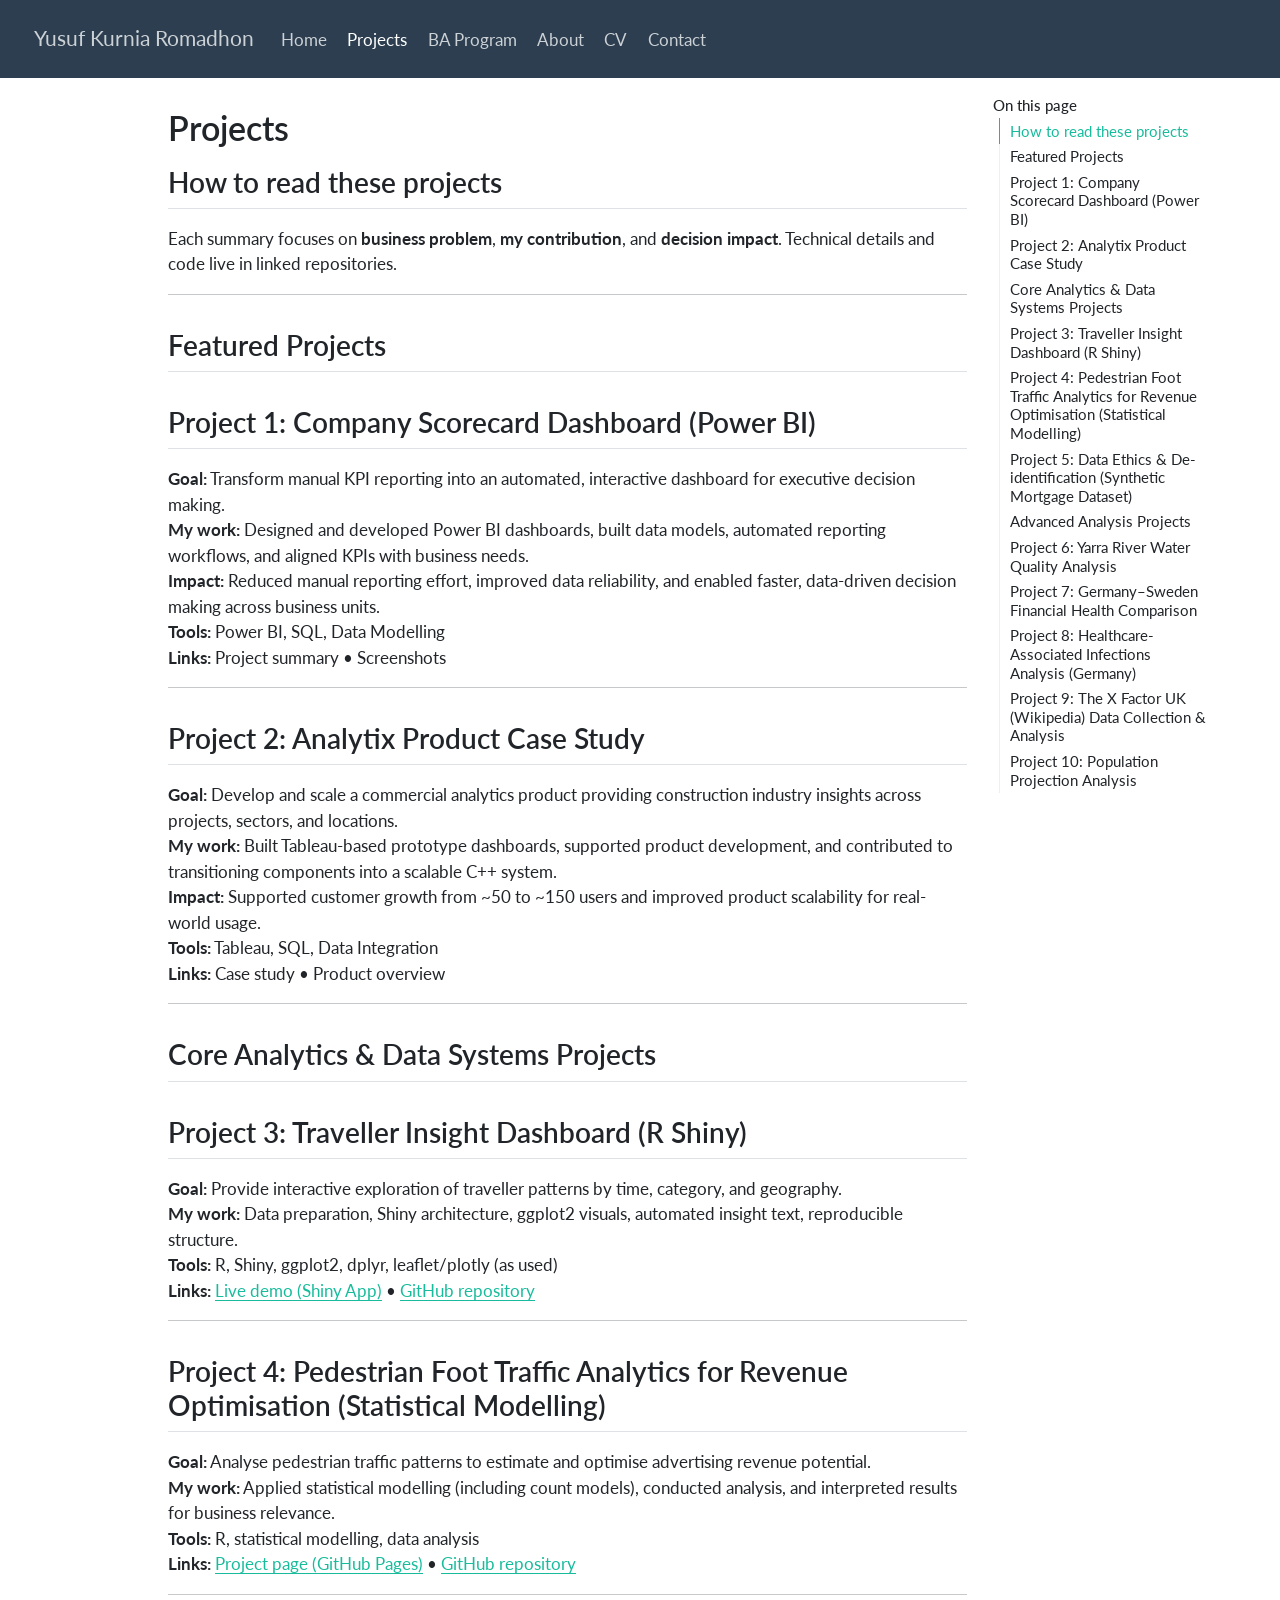
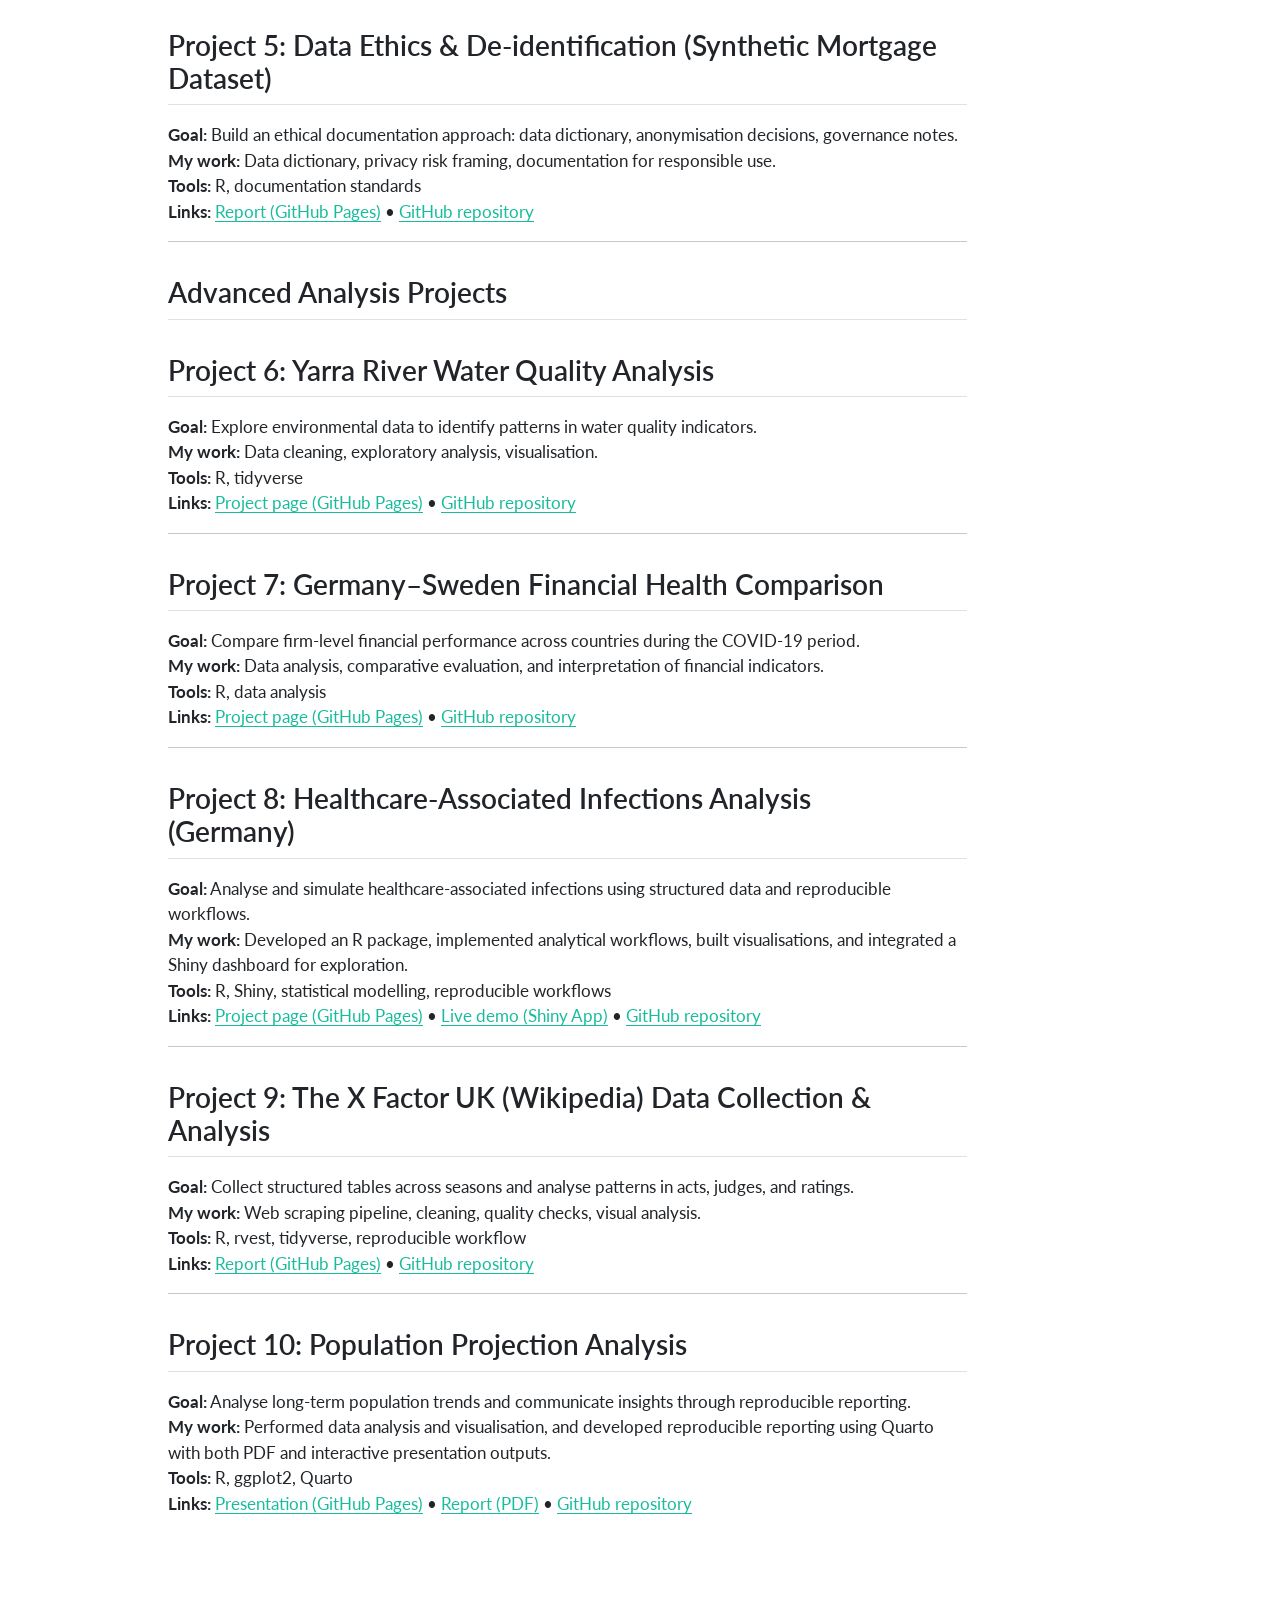
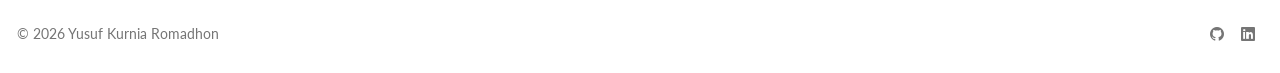
==== docs/projects.html @ dbcdbd61 "Update gitignore to include docs file" ====
<!DOCTYPE html>
<html xmlns="http://www.w3.org/1999/xhtml" lang="en" xml:lang="en"><head>

<meta charset="utf-8">
<meta name="generator" content="quarto-1.8.25">

<meta name="viewport" content="width=device-width, initial-scale=1.0, user-scalable=yes">


<title>Projects – Yusuf Kurnia Romadhon</title>
<style>
code{white-space: pre-wrap;}
span.smallcaps{font-variant: small-caps;}
div.columns{display: flex; gap: min(4vw, 1.5em);}
div.column{flex: auto; overflow-x: auto;}
div.hanging-indent{margin-left: 1.5em; text-indent: -1.5em;}
ul.task-list{list-style: none;}
ul.task-list li input[type="checkbox"] {
  width: 0.8em;
  margin: 0 0.8em 0.2em -1em; /* quarto-specific, see https://github.com/quarto-dev/quarto-cli/issues/4556 */ 
  vertical-align: middle;
}
</style>


<script src="site_libs/quarto-nav/quarto-nav.js"></script>
<script src="site_libs/quarto-nav/headroom.min.js"></script>
<script src="site_libs/clipboard/clipboard.min.js"></script>
<script src="site_libs/quarto-search/autocomplete.umd.js"></script>
<script src="site_libs/quarto-search/fuse.min.js"></script>
<script src="site_libs/quarto-search/quarto-search.js"></script>
<meta name="quarto:offset" content="./">
<script src="site_libs/quarto-html/quarto.js" type="module"></script>
<script src="site_libs/quarto-html/tabsets/tabsets.js" type="module"></script>
<script src="site_libs/quarto-html/axe/axe-check.js" type="module"></script>
<script src="site_libs/quarto-html/popper.min.js"></script>
<script src="site_libs/quarto-html/tippy.umd.min.js"></script>
<script src="site_libs/quarto-html/anchor.min.js"></script>
<link href="site_libs/quarto-html/tippy.css" rel="stylesheet">
<link href="site_libs/quarto-html/quarto-syntax-highlighting-7b89279ff1a6dce999919e0e67d4d9ec.css" rel="stylesheet" id="quarto-text-highlighting-styles">
<script src="site_libs/bootstrap/bootstrap.min.js"></script>
<link href="site_libs/bootstrap/bootstrap-icons.css" rel="stylesheet">
<link href="site_libs/bootstrap/bootstrap-ffa9a6279353761231ec249df0a7fdd3.min.css" rel="stylesheet" append-hash="true" id="quarto-bootstrap" data-mode="light">
<script id="quarto-search-options" type="application/json">{
  "location": "navbar",
  "copy-button": false,
  "collapse-after": 3,
  "panel-placement": "end",
  "type": "overlay",
  "limit": 50,
  "keyboard-shortcut": [
    "f",
    "/",
    "s"
  ],
  "show-item-context": false,
  "language": {
    "search-no-results-text": "No results",
    "search-matching-documents-text": "matching documents",
    "search-copy-link-title": "Copy link to search",
    "search-hide-matches-text": "Hide additional matches",
    "search-more-match-text": "more match in this document",
    "search-more-matches-text": "more matches in this document",
    "search-clear-button-title": "Clear",
    "search-text-placeholder": "",
    "search-detached-cancel-button-title": "Cancel",
    "search-submit-button-title": "Submit",
    "search-label": "Search"
  }
}</script>
<style>html{ scroll-behavior: smooth; }</style>


</head>

<body class="nav-fixed quarto-light">

<div id="quarto-search-results"></div>
  <header id="quarto-header" class="headroom fixed-top">
    <nav class="navbar navbar-expand-lg " data-bs-theme="dark">
      <div class="navbar-container container-fluid">
      <div class="navbar-brand-container mx-auto">
    <a href="./index.html" class="navbar-brand navbar-brand-logo">
    </a>
    <a class="navbar-brand" href="./index.html">
    <span class="navbar-title">Yusuf Kurnia Romadhon</span>
    </a>
  </div>
            <div id="quarto-search" class="" title="Search"></div>
          <button class="navbar-toggler" type="button" data-bs-toggle="collapse" data-bs-target="#navbarCollapse" aria-controls="navbarCollapse" role="menu" aria-expanded="false" aria-label="Toggle navigation" onclick="if (window.quartoToggleHeadroom) { window.quartoToggleHeadroom(); }">
  <span class="navbar-toggler-icon"></span>
</button>
          <div class="collapse navbar-collapse" id="navbarCollapse">
            <ul class="navbar-nav navbar-nav-scroll me-auto">
  <li class="nav-item">
    <a class="nav-link" href="./index.html"> 
<span class="menu-text">Home</span></a>
  </li>  
  <li class="nav-item">
    <a class="nav-link active" href="./projects.html" aria-current="page"> 
<span class="menu-text">Projects</span></a>
  </li>  
  <li class="nav-item">
    <a class="nav-link" href="./asp.html"> 
<span class="menu-text">BA Program</span></a>
  </li>  
  <li class="nav-item">
    <a class="nav-link" href="./about.html"> 
<span class="menu-text">About</span></a>
  </li>  
  <li class="nav-item">
    <a class="nav-link" href="./cv.html"> 
<span class="menu-text">CV</span></a>
  </li>  
  <li class="nav-item">
    <a class="nav-link" href="./contact.html"> 
<span class="menu-text">Contact</span></a>
  </li>  
</ul>
          </div> <!-- /navcollapse -->
            <div class="quarto-navbar-tools">
</div>
      </div> <!-- /container-fluid -->
    </nav>
</header>
<!-- content -->
<div id="quarto-content" class="quarto-container page-columns page-rows-contents page-layout-article page-navbar">
<!-- sidebar -->
<!-- margin-sidebar -->
    <div id="quarto-margin-sidebar" class="sidebar margin-sidebar">
        <nav id="TOC" role="doc-toc" class="toc-active">
    <h2 id="toc-title">On this page</h2>
   
  <ul>
  <li><a href="#how-to-read-these-projects" id="toc-how-to-read-these-projects" class="nav-link active" data-scroll-target="#how-to-read-these-projects">How to read these projects</a></li>
  <li><a href="#featured-projects" id="toc-featured-projects" class="nav-link" data-scroll-target="#featured-projects">Featured Projects</a></li>
  <li><a href="#project-1-company-scorecard-dashboard-power-bi" id="toc-project-1-company-scorecard-dashboard-power-bi" class="nav-link" data-scroll-target="#project-1-company-scorecard-dashboard-power-bi">Project 1: Company Scorecard Dashboard (Power BI)</a></li>
  <li><a href="#project-2-analytix-product-case-study" id="toc-project-2-analytix-product-case-study" class="nav-link" data-scroll-target="#project-2-analytix-product-case-study">Project 2: Analytix Product Case Study</a></li>
  <li><a href="#core-analytics-data-systems-projects" id="toc-core-analytics-data-systems-projects" class="nav-link" data-scroll-target="#core-analytics-data-systems-projects">Core Analytics &amp; Data Systems Projects</a></li>
  <li><a href="#project-3-traveller-insight-dashboard-r-shiny" id="toc-project-3-traveller-insight-dashboard-r-shiny" class="nav-link" data-scroll-target="#project-3-traveller-insight-dashboard-r-shiny">Project 3: Traveller Insight Dashboard (R Shiny)</a></li>
  <li><a href="#project-4-pedestrian-foot-traffic-analytics-for-revenue-optimisation-statistical-modelling" id="toc-project-4-pedestrian-foot-traffic-analytics-for-revenue-optimisation-statistical-modelling" class="nav-link" data-scroll-target="#project-4-pedestrian-foot-traffic-analytics-for-revenue-optimisation-statistical-modelling">Project 4: Pedestrian Foot Traffic Analytics for Revenue Optimisation (Statistical Modelling)</a></li>
  <li><a href="#project-5-data-ethics-de-identification-synthetic-mortgage-dataset" id="toc-project-5-data-ethics-de-identification-synthetic-mortgage-dataset" class="nav-link" data-scroll-target="#project-5-data-ethics-de-identification-synthetic-mortgage-dataset">Project 5: Data Ethics &amp; De-identification (Synthetic Mortgage Dataset)</a></li>
  <li><a href="#advanced-analysis-projects" id="toc-advanced-analysis-projects" class="nav-link" data-scroll-target="#advanced-analysis-projects">Advanced Analysis Projects</a></li>
  <li><a href="#project-6-yarra-river-water-quality-analysis" id="toc-project-6-yarra-river-water-quality-analysis" class="nav-link" data-scroll-target="#project-6-yarra-river-water-quality-analysis">Project 6: Yarra River Water Quality Analysis</a></li>
  <li><a href="#project-7-germanysweden-financial-health-comparison" id="toc-project-7-germanysweden-financial-health-comparison" class="nav-link" data-scroll-target="#project-7-germanysweden-financial-health-comparison">Project 7: Germany–Sweden Financial Health Comparison</a></li>
  <li><a href="#project-8-healthcare-associated-infections-analysis-germany" id="toc-project-8-healthcare-associated-infections-analysis-germany" class="nav-link" data-scroll-target="#project-8-healthcare-associated-infections-analysis-germany">Project 8: Healthcare-Associated Infections Analysis (Germany)</a></li>
  <li><a href="#project-9-the-x-factor-uk-wikipedia-data-collection-analysis" id="toc-project-9-the-x-factor-uk-wikipedia-data-collection-analysis" class="nav-link" data-scroll-target="#project-9-the-x-factor-uk-wikipedia-data-collection-analysis">Project 9: The X Factor UK (Wikipedia) Data Collection &amp; Analysis</a></li>
  <li><a href="#project-10-population-projection-analysis" id="toc-project-10-population-projection-analysis" class="nav-link" data-scroll-target="#project-10-population-projection-analysis">Project 10: Population Projection Analysis</a></li>
  </ul>
</nav>
    </div>
<!-- main -->
<main class="content" id="quarto-document-content">

<header id="title-block-header" class="quarto-title-block default">
<div class="quarto-title">
<h1 class="title">Projects</h1>
</div>



<div class="quarto-title-meta">

    
  
    
  </div>
  


</header>


<section id="how-to-read-these-projects" class="level2">
<h2 class="anchored" data-anchor-id="how-to-read-these-projects">How to read these projects</h2>
<p>Each summary focuses on <strong>business problem</strong>, <strong>my contribution</strong>, and <strong>decision impact</strong>. Technical details and code live in linked repositories.</p>
<hr>
</section>
<section id="featured-projects" class="level2">
<h2 class="anchored" data-anchor-id="featured-projects">Featured Projects</h2>
</section>
<section id="project-1-company-scorecard-dashboard-power-bi" class="level2">
<h2 class="anchored" data-anchor-id="project-1-company-scorecard-dashboard-power-bi">Project 1: Company Scorecard Dashboard (Power BI)</h2>
<p><strong>Goal:</strong> Transform manual KPI reporting into an automated, interactive dashboard for executive decision making.<br>
<strong>My work:</strong> Designed and developed Power BI dashboards, built data models, automated reporting workflows, and aligned KPIs with business needs.<br>
<strong>Impact:</strong> Reduced manual reporting effort, improved data reliability, and enabled faster, data-driven decision making across business units.<br>
<strong>Tools:</strong> Power BI, SQL, Data Modelling<br>
<strong>Links:</strong> Project summary • Screenshots</p>
<hr>
</section>
<section id="project-2-analytix-product-case-study" class="level2">
<h2 class="anchored" data-anchor-id="project-2-analytix-product-case-study">Project 2: Analytix Product Case Study</h2>
<p><strong>Goal:</strong> Develop and scale a commercial analytics product providing construction industry insights across projects, sectors, and locations.<br>
<strong>My work:</strong> Built Tableau-based prototype dashboards, supported product development, and contributed to transitioning components into a scalable C++ system.<br>
<strong>Impact:</strong> Supported customer growth from ~50 to ~150 users and improved product scalability for real-world usage.<br>
<strong>Tools:</strong> Tableau, SQL, Data Integration<br>
<strong>Links:</strong> Case study • Product overview</p>
<hr>
</section>
<section id="core-analytics-data-systems-projects" class="level2">
<h2 class="anchored" data-anchor-id="core-analytics-data-systems-projects">Core Analytics &amp; Data Systems Projects</h2>
</section>
<section id="project-3-traveller-insight-dashboard-r-shiny" class="level2">
<h2 class="anchored" data-anchor-id="project-3-traveller-insight-dashboard-r-shiny">Project 3: Traveller Insight Dashboard (R Shiny)</h2>
<p><strong>Goal:</strong> Provide interactive exploration of traveller patterns by time, category, and geography.<br>
<strong>My work:</strong> Data preparation, Shiny architecture, ggplot2 visuals, automated insight text, reproducible structure.<br>
<strong>Tools:</strong> R, Shiny, ggplot2, dplyr, leaflet/plotly (as used)<br>
<strong>Links:</strong> <a href="https://yusufkurniar.shinyapps.io/traveller-insights-dashboard/">Live demo (Shiny App)</a> • <a href="https://github.com/yusufkurniar/traveller-insights-dashboard">GitHub repository</a></p>
<hr>
</section>
<section id="project-4-pedestrian-foot-traffic-analytics-for-revenue-optimisation-statistical-modelling" class="level2">
<h2 class="anchored" data-anchor-id="project-4-pedestrian-foot-traffic-analytics-for-revenue-optimisation-statistical-modelling">Project 4: Pedestrian Foot Traffic Analytics for Revenue Optimisation (Statistical Modelling)</h2>
<p><strong>Goal:</strong> Analyse pedestrian traffic patterns to estimate and optimise advertising revenue potential.<br>
<strong>My work:</strong> Applied statistical modelling (including count models), conducted analysis, and interpreted results for business relevance.<br>
<strong>Tools:</strong> R, statistical modelling, data analysis<br>
<strong>Links:</strong> <a href="https://yusufkurniar.github.io/pedestrian-foot-traffic-analytics-for-advertising-revenue-optimisation/">Project page (GitHub Pages)</a> • <a href="https://github.com/yusufkurniar/pedestrian-foot-traffic-analytics-for-advertising-revenue-optimisation">GitHub repository</a></p>
<hr>
</section>
<section id="project-5-data-ethics-de-identification-synthetic-mortgage-dataset" class="level2">
<h2 class="anchored" data-anchor-id="project-5-data-ethics-de-identification-synthetic-mortgage-dataset">Project 5: Data Ethics &amp; De-identification (Synthetic Mortgage Dataset)</h2>
<p><strong>Goal:</strong> Build an ethical documentation approach: data dictionary, anonymisation decisions, governance notes.<br>
<strong>My work:</strong> Data dictionary, privacy risk framing, documentation for responsible use.<br>
<strong>Tools:</strong> R, documentation standards<br>
<strong>Links:</strong> <a href="https://yusufkurniar.github.io/data-ethics-and-responsible-data-analysis/analysis.html">Report (GitHub Pages)</a> • <a href="https://github.com/yusufkurniar/data-ethics-and-responsible-data-analysis">GitHub repository</a></p>
<hr>
</section>
<section id="advanced-analysis-projects" class="level2">
<h2 class="anchored" data-anchor-id="advanced-analysis-projects">Advanced Analysis Projects</h2>
</section>
<section id="project-6-yarra-river-water-quality-analysis" class="level2">
<h2 class="anchored" data-anchor-id="project-6-yarra-river-water-quality-analysis">Project 6: Yarra River Water Quality Analysis</h2>
<p><strong>Goal:</strong> Explore environmental data to identify patterns in water quality indicators.<br>
<strong>My work:</strong> Data cleaning, exploratory analysis, visualisation.<br>
<strong>Tools:</strong> R, tidyverse<br>
<strong>Links:</strong> <a href="https://yusufkurniar.github.io/yarra-river-water-quality-analysis/">Project page (GitHub Pages)</a> • <a href="https://github.com/yusufkurniar/yarra-river-water-quality-analysis">GitHub repository</a></p>
<hr>
</section>
<section id="project-7-germanysweden-financial-health-comparison" class="level2">
<h2 class="anchored" data-anchor-id="project-7-germanysweden-financial-health-comparison">Project 7: Germany–Sweden Financial Health Comparison</h2>
<p><strong>Goal:</strong> Compare firm-level financial performance across countries during the COVID-19 period.<br>
<strong>My work:</strong> Data analysis, comparative evaluation, and interpretation of financial indicators.<br>
<strong>Tools:</strong> R, data analysis<br>
<strong>Links:</strong> <a href="https://yusufkurniar.github.io/germany-sweden-financial-health-comparison/">Project page (GitHub Pages)</a> • <a href="https://github.com/yusufkurniar/germany-sweden-financial-health-comparison">GitHub repository</a></p>
<hr>
</section>
<section id="project-8-healthcare-associated-infections-analysis-germany" class="level2">
<h2 class="anchored" data-anchor-id="project-8-healthcare-associated-infections-analysis-germany">Project 8: Healthcare-Associated Infections Analysis (Germany)</h2>
<p><strong>Goal:</strong> Analyse and simulate healthcare-associated infections using structured data and reproducible workflows.<br>
<strong>My work:</strong> Developed an R package, implemented analytical workflows, built visualisations, and integrated a Shiny dashboard for exploration.<br>
<strong>Tools:</strong> R, Shiny, statistical modelling, reproducible workflows<br>
<strong>Links:</strong> <a href="https://yusufkurniar.github.io/yusufHAIGermany/">Project page (GitHub Pages)</a> • <a href="https://yusufkurniar.shinyapps.io/yusufHAIGermany/">Live demo (Shiny App)</a> • <a href="https://github.com/yusufkurniar/yusufHAIGermany">GitHub repository</a></p>
<hr>
</section>
<section id="project-9-the-x-factor-uk-wikipedia-data-collection-analysis" class="level2">
<h2 class="anchored" data-anchor-id="project-9-the-x-factor-uk-wikipedia-data-collection-analysis">Project 9: The X Factor UK (Wikipedia) Data Collection &amp; Analysis</h2>
<p><strong>Goal:</strong> Collect structured tables across seasons and analyse patterns in acts, judges, and ratings.<br>
<strong>My work:</strong> Web scraping pipeline, cleaning, quality checks, visual analysis.<br>
<strong>Tools:</strong> R, rvest, tidyverse, reproducible workflow<br>
<strong>Links:</strong> <a href="https://yusufkurniar.github.io/x-factor-uk-winning-patterns/">Report (GitHub Pages)</a> • <a href="https://github.com/yusufkurniar/x-factor-uk-winning-patterns">GitHub repository</a></p>
<hr>
</section>
<section id="project-10-population-projection-analysis" class="level2">
<h2 class="anchored" data-anchor-id="project-10-population-projection-analysis">Project 10: Population Projection Analysis</h2>
<p><strong>Goal:</strong> Analyse long-term population trends and communicate insights through reproducible reporting.<br>
<strong>My work:</strong> Performed data analysis and visualisation, and developed reproducible reporting using Quarto with both PDF and interactive presentation outputs.<br>
<strong>Tools:</strong> R, ggplot2, Quarto<br>
<strong>Links:</strong> <a href="https://yusufkurniar.github.io/population-projection-analysis/#/title-slide">Presentation (GitHub Pages)</a> • <a href="https://github.com/yusufkurniar/population-projection-analysis/blob/main/analysis.pdf">Report (PDF)</a> • <a href="https://github.com/yusufkurniar/population-projection-analysis">GitHub repository</a></p>


</section>

</main> <!-- /main -->
<script id="quarto-html-after-body" type="application/javascript">
  window.document.addEventListener("DOMContentLoaded", function (event) {
    const icon = "";
    const anchorJS = new window.AnchorJS();
    anchorJS.options = {
      placement: 'right',
      icon: icon
    };
    anchorJS.add('.anchored');
    const isCodeAnnotation = (el) => {
      for (const clz of el.classList) {
        if (clz.startsWith('code-annotation-')) {                     
          return true;
        }
      }
      return false;
    }
    const onCopySuccess = function(e) {
      // button target
      const button = e.trigger;
      // don't keep focus
      button.blur();
      // flash "checked"
      button.classList.add('code-copy-button-checked');
      var currentTitle = button.getAttribute("title");
      button.setAttribute("title", "Copied!");
      let tooltip;
      if (window.bootstrap) {
        button.setAttribute("data-bs-toggle", "tooltip");
        button.setAttribute("data-bs-placement", "left");
        button.setAttribute("data-bs-title", "Copied!");
        tooltip = new bootstrap.Tooltip(button, 
          { trigger: "manual", 
            customClass: "code-copy-button-tooltip",
            offset: [0, -8]});
        tooltip.show();    
      }
      setTimeout(function() {
        if (tooltip) {
          tooltip.hide();
          button.removeAttribute("data-bs-title");
          button.removeAttribute("data-bs-toggle");
          button.removeAttribute("data-bs-placement");
        }
        button.setAttribute("title", currentTitle);
        button.classList.remove('code-copy-button-checked');
      }, 1000);
      // clear code selection
      e.clearSelection();
    }
    const getTextToCopy = function(trigger) {
      const outerScaffold = trigger.parentElement.cloneNode(true);
      const codeEl = outerScaffold.querySelector('code');
      for (const childEl of codeEl.children) {
        if (isCodeAnnotation(childEl)) {
          childEl.remove();
        }
      }
      return codeEl.innerText;
    }
    const clipboard = new window.ClipboardJS('.code-copy-button:not([data-in-quarto-modal])', {
      text: getTextToCopy
    });
    clipboard.on('success', onCopySuccess);
    if (window.document.getElementById('quarto-embedded-source-code-modal')) {
      const clipboardModal = new window.ClipboardJS('.code-copy-button[data-in-quarto-modal]', {
        text: getTextToCopy,
        container: window.document.getElementById('quarto-embedded-source-code-modal')
      });
      clipboardModal.on('success', onCopySuccess);
    }
      var localhostRegex = new RegExp(/^(?:http|https):\/\/localhost\:?[0-9]*\//);
      var mailtoRegex = new RegExp(/^mailto:/);
        var filterRegex = new RegExp('/' + window.location.host + '/');
      var isInternal = (href) => {
          return filterRegex.test(href) || localhostRegex.test(href) || mailtoRegex.test(href);
      }
      // Inspect non-navigation links and adorn them if external
     var links = window.document.querySelectorAll('a[href]:not(.nav-link):not(.navbar-brand):not(.toc-action):not(.sidebar-link):not(.sidebar-item-toggle):not(.pagination-link):not(.no-external):not([aria-hidden]):not(.dropdown-item):not(.quarto-navigation-tool):not(.about-link)');
      for (var i=0; i<links.length; i++) {
        const link = links[i];
        if (!isInternal(link.href)) {
          // undo the damage that might have been done by quarto-nav.js in the case of
          // links that we want to consider external
          if (link.dataset.originalHref !== undefined) {
            link.href = link.dataset.originalHref;
          }
        }
      }
    function tippyHover(el, contentFn, onTriggerFn, onUntriggerFn) {
      const config = {
        allowHTML: true,
        maxWidth: 500,
        delay: 100,
        arrow: false,
        appendTo: function(el) {
            return el.parentElement;
        },
        interactive: true,
        interactiveBorder: 10,
        theme: 'quarto',
        placement: 'bottom-start',
      };
      if (contentFn) {
        config.content = contentFn;
      }
      if (onTriggerFn) {
        config.onTrigger = onTriggerFn;
      }
      if (onUntriggerFn) {
        config.onUntrigger = onUntriggerFn;
      }
      window.tippy(el, config); 
    }
    const noterefs = window.document.querySelectorAll('a[role="doc-noteref"]');
    for (var i=0; i<noterefs.length; i++) {
      const ref = noterefs[i];
      tippyHover(ref, function() {
        // use id or data attribute instead here
        let href = ref.getAttribute('data-footnote-href') || ref.getAttribute('href');
        try { href = new URL(href).hash; } catch {}
        const id = href.replace(/^#\/?/, "");
        const note = window.document.getElementById(id);
        if (note) {
          return note.innerHTML;
        } else {
          return "";
        }
      });
    }
    const xrefs = window.document.querySelectorAll('a.quarto-xref');
    const processXRef = (id, note) => {
      // Strip column container classes
      const stripColumnClz = (el) => {
        el.classList.remove("page-full", "page-columns");
        if (el.children) {
          for (const child of el.children) {
            stripColumnClz(child);
          }
        }
      }
      stripColumnClz(note)
      if (id === null || id.startsWith('sec-')) {
        // Special case sections, only their first couple elements
        const container = document.createElement("div");
        if (note.children && note.children.length > 2) {
          container.appendChild(note.children[0].cloneNode(true));
          for (let i = 1; i < note.children.length; i++) {
            const child = note.children[i];
            if (child.tagName === "P" && child.innerText === "") {
              continue;
            } else {
              container.appendChild(child.cloneNode(true));
              break;
            }
          }
          if (window.Quarto?.typesetMath) {
            window.Quarto.typesetMath(container);
          }
          return container.innerHTML
        } else {
          if (window.Quarto?.typesetMath) {
            window.Quarto.typesetMath(note);
          }
          return note.innerHTML;
        }
      } else {
        // Remove any anchor links if they are present
        const anchorLink = note.querySelector('a.anchorjs-link');
        if (anchorLink) {
          anchorLink.remove();
        }
        if (window.Quarto?.typesetMath) {
          window.Quarto.typesetMath(note);
        }
        if (note.classList.contains("callout")) {
          return note.outerHTML;
        } else {
          return note.innerHTML;
        }
      }
    }
    for (var i=0; i<xrefs.length; i++) {
      const xref = xrefs[i];
      tippyHover(xref, undefined, function(instance) {
        instance.disable();
        let url = xref.getAttribute('href');
        let hash = undefined; 
        if (url.startsWith('#')) {
          hash = url;
        } else {
          try { hash = new URL(url).hash; } catch {}
        }
        if (hash) {
          const id = hash.replace(/^#\/?/, "");
          const note = window.document.getElementById(id);
          if (note !== null) {
            try {
              const html = processXRef(id, note.cloneNode(true));
              instance.setContent(html);
            } finally {
              instance.enable();
              instance.show();
            }
          } else {
            // See if we can fetch this
            fetch(url.split('#')[0])
            .then(res => res.text())
            .then(html => {
              const parser = new DOMParser();
              const htmlDoc = parser.parseFromString(html, "text/html");
              const note = htmlDoc.getElementById(id);
              if (note !== null) {
                const html = processXRef(id, note);
                instance.setContent(html);
              } 
            }).finally(() => {
              instance.enable();
              instance.show();
            });
          }
        } else {
          // See if we can fetch a full url (with no hash to target)
          // This is a special case and we should probably do some content thinning / targeting
          fetch(url)
          .then(res => res.text())
          .then(html => {
            const parser = new DOMParser();
            const htmlDoc = parser.parseFromString(html, "text/html");
            const note = htmlDoc.querySelector('main.content');
            if (note !== null) {
              // This should only happen for chapter cross references
              // (since there is no id in the URL)
              // remove the first header
              if (note.children.length > 0 && note.children[0].tagName === "HEADER") {
                note.children[0].remove();
              }
              const html = processXRef(null, note);
              instance.setContent(html);
            } 
          }).finally(() => {
            instance.enable();
            instance.show();
          });
        }
      }, function(instance) {
      });
    }
        let selectedAnnoteEl;
        const selectorForAnnotation = ( cell, annotation) => {
          let cellAttr = 'data-code-cell="' + cell + '"';
          let lineAttr = 'data-code-annotation="' +  annotation + '"';
          const selector = 'span[' + cellAttr + '][' + lineAttr + ']';
          return selector;
        }
        const selectCodeLines = (annoteEl) => {
          const doc = window.document;
          const targetCell = annoteEl.getAttribute("data-target-cell");
          const targetAnnotation = annoteEl.getAttribute("data-target-annotation");
          const annoteSpan = window.document.querySelector(selectorForAnnotation(targetCell, targetAnnotation));
          const lines = annoteSpan.getAttribute("data-code-lines").split(",");
          const lineIds = lines.map((line) => {
            return targetCell + "-" + line;
          })
          let top = null;
          let height = null;
          let parent = null;
          if (lineIds.length > 0) {
              //compute the position of the single el (top and bottom and make a div)
              const el = window.document.getElementById(lineIds[0]);
              top = el.offsetTop;
              height = el.offsetHeight;
              parent = el.parentElement.parentElement;
            if (lineIds.length > 1) {
              const lastEl = window.document.getElementById(lineIds[lineIds.length - 1]);
              const bottom = lastEl.offsetTop + lastEl.offsetHeight;
              height = bottom - top;
            }
            if (top !== null && height !== null && parent !== null) {
              // cook up a div (if necessary) and position it 
              let div = window.document.getElementById("code-annotation-line-highlight");
              if (div === null) {
                div = window.document.createElement("div");
                div.setAttribute("id", "code-annotation-line-highlight");
                div.style.position = 'absolute';
                parent.appendChild(div);
              }
              div.style.top = top - 2 + "px";
              div.style.height = height + 4 + "px";
              div.style.left = 0;
              let gutterDiv = window.document.getElementById("code-annotation-line-highlight-gutter");
              if (gutterDiv === null) {
                gutterDiv = window.document.createElement("div");
                gutterDiv.setAttribute("id", "code-annotation-line-highlight-gutter");
                gutterDiv.style.position = 'absolute';
                const codeCell = window.document.getElementById(targetCell);
                const gutter = codeCell.querySelector('.code-annotation-gutter');
                gutter.appendChild(gutterDiv);
              }
              gutterDiv.style.top = top - 2 + "px";
              gutterDiv.style.height = height + 4 + "px";
            }
            selectedAnnoteEl = annoteEl;
          }
        };
        const unselectCodeLines = () => {
          const elementsIds = ["code-annotation-line-highlight", "code-annotation-line-highlight-gutter"];
          elementsIds.forEach((elId) => {
            const div = window.document.getElementById(elId);
            if (div) {
              div.remove();
            }
          });
          selectedAnnoteEl = undefined;
        };
          // Handle positioning of the toggle
      window.addEventListener(
        "resize",
        throttle(() => {
          elRect = undefined;
          if (selectedAnnoteEl) {
            selectCodeLines(selectedAnnoteEl);
          }
        }, 10)
      );
      function throttle(fn, ms) {
      let throttle = false;
      let timer;
        return (...args) => {
          if(!throttle) { // first call gets through
              fn.apply(this, args);
              throttle = true;
          } else { // all the others get throttled
              if(timer) clearTimeout(timer); // cancel #2
              timer = setTimeout(() => {
                fn.apply(this, args);
                timer = throttle = false;
              }, ms);
          }
        };
      }
        // Attach click handler to the DT
        const annoteDls = window.document.querySelectorAll('dt[data-target-cell]');
        for (const annoteDlNode of annoteDls) {
          annoteDlNode.addEventListener('click', (event) => {
            const clickedEl = event.target;
            if (clickedEl !== selectedAnnoteEl) {
              unselectCodeLines();
              const activeEl = window.document.querySelector('dt[data-target-cell].code-annotation-active');
              if (activeEl) {
                activeEl.classList.remove('code-annotation-active');
              }
              selectCodeLines(clickedEl);
              clickedEl.classList.add('code-annotation-active');
            } else {
              // Unselect the line
              unselectCodeLines();
              clickedEl.classList.remove('code-annotation-active');
            }
          });
        }
    const findCites = (el) => {
      const parentEl = el.parentElement;
      if (parentEl) {
        const cites = parentEl.dataset.cites;
        if (cites) {
          return {
            el,
            cites: cites.split(' ')
          };
        } else {
          return findCites(el.parentElement)
        }
      } else {
        return undefined;
      }
    };
    var bibliorefs = window.document.querySelectorAll('a[role="doc-biblioref"]');
    for (var i=0; i<bibliorefs.length; i++) {
      const ref = bibliorefs[i];
      const citeInfo = findCites(ref);
      if (citeInfo) {
        tippyHover(citeInfo.el, function() {
          var popup = window.document.createElement('div');
          citeInfo.cites.forEach(function(cite) {
            var citeDiv = window.document.createElement('div');
            citeDiv.classList.add('hanging-indent');
            citeDiv.classList.add('csl-entry');
            var biblioDiv = window.document.getElementById('ref-' + cite);
            if (biblioDiv) {
              citeDiv.innerHTML = biblioDiv.innerHTML;
            }
            popup.appendChild(citeDiv);
          });
          return popup.innerHTML;
        });
      }
    }
  });
  </script>
</div> <!-- /content -->
<footer class="footer">
  <div class="nav-footer">
    <div class="nav-footer-left">
<p>© 2026 Yusuf Kurnia Romadhon</p>
</div>   
    <div class="nav-footer-center">
      &nbsp;
    </div>
    <div class="nav-footer-right">
      <ul class="footer-items list-unstyled">
    <li class="nav-item compact">
    <a class="nav-link" href="https://github.com/yusufkurniar">
      <i class="bi bi-github" role="img">
</i> 
    </a>
  </li>  
    <li class="nav-item compact">
    <a class="nav-link" href="https://www.linkedin.com/in/yusuf-kurnia-romadhon-842049118">
      <i class="bi bi-linkedin" role="img">
</i> 
    </a>
  </li>  
</ul>
    </div>
  </div>
</footer>




<script src="site_libs/quarto-html/zenscroll-min.js"></script>
</body></html>
---- docs/site_libs/quarto-html/tippy.css ----
.tippy-box[data-animation=fade][data-state=hidden]{opacity:0}[data-tippy-root]{max-width:calc(100vw - 10px)}.tippy-box{position:relative;background-color:#333;color:#fff;border-radius:4px;font-size:14px;line-height:1.4;white-space:normal;outline:0;transition-property:transform,visibility,opacity}.tippy-box[data-placement^=top]>.tippy-arrow{bottom:0}.tippy-box[data-placement^=top]>.tippy-arrow:before{bottom:-7px;left:0;border-width:8px 8px 0;border-top-color:initial;transform-origin:center top}.tippy-box[data-placement^=bottom]>.tippy-arrow{top:0}.tippy-box[data-placement^=bottom]>.tippy-arrow:before{top:-7px;left:0;border-width:0 8px 8px;border-bottom-color:initial;transform-origin:center bottom}.tippy-box[data-placement^=left]>.tippy-arrow{right:0}.tippy-box[data-placement^=left]>.tippy-arrow:before{border-width:8px 0 8px 8px;border-left-color:initial;right:-7px;transform-origin:center left}.tippy-box[data-placement^=right]>.tippy-arrow{left:0}.tippy-box[data-placement^=right]>.tippy-arrow:before{left:-7px;border-width:8px 8px 8px 0;border-right-color:initial;transform-origin:center right}.tippy-box[data-inertia][data-state=visible]{transition-timing-function:cubic-bezier(.54,1.5,.38,1.11)}.tippy-arrow{width:16px;height:16px;color:#333}.tippy-arrow:before{content:"";position:absolute;border-color:transparent;border-style:solid}.tippy-content{position:relative;padding:5px 9px;z-index:1}
---- docs/site_libs/quarto-html/quarto-syntax-highlighting-7b89279ff1a6dce999919e0e67d4d9ec.css ----
/* quarto syntax highlight colors */
:root {
  --quarto-hl-ot-color: #003B4F;
  --quarto-hl-at-color: #657422;
  --quarto-hl-ss-color: #20794D;
  --quarto-hl-an-color: #5E5E5E;
  --quarto-hl-fu-color: #4758AB;
  --quarto-hl-st-color: #20794D;
  --quarto-hl-cf-color: #003B4F;
  --quarto-hl-op-color: #5E5E5E;
  --quarto-hl-er-color: #AD0000;
  --quarto-hl-bn-color: #AD0000;
  --quarto-hl-al-color: #AD0000;
  --quarto-hl-va-color: #111111;
  --quarto-hl-bu-color: inherit;
  --quarto-hl-ex-color: inherit;
  --quarto-hl-pp-color: #AD0000;
  --quarto-hl-in-color: #5E5E5E;
  --quarto-hl-vs-color: #20794D;
  --quarto-hl-wa-color: #5E5E5E;
  --quarto-hl-do-color: #5E5E5E;
  --quarto-hl-im-color: #00769E;
  --quarto-hl-ch-color: #20794D;
  --quarto-hl-dt-color: #AD0000;
  --quarto-hl-fl-color: #AD0000;
  --quarto-hl-co-color: #5E5E5E;
  --quarto-hl-cv-color: #5E5E5E;
  --quarto-hl-cn-color: #8f5902;
  --quarto-hl-sc-color: #5E5E5E;
  --quarto-hl-dv-color: #AD0000;
  --quarto-hl-kw-color: #003B4F;
}

/* other quarto variables */
:root {
  --quarto-font-monospace: SFMono-Regular, Menlo, Monaco, Consolas, "Liberation Mono", "Courier New", monospace;
}

/* syntax highlight based on Pandoc's rules */
pre > code.sourceCode > span {
  color: #003B4F;
}

code.sourceCode > span {
  color: #003B4F;
}

div.sourceCode,
div.sourceCode pre.sourceCode {
  color: #003B4F;
}

/* Normal */
code span {
  color: #003B4F;
}

/* Alert */
code span.al {
  color: #AD0000;
  font-style: inherit;
}

/* Annotation */
code span.an {
  color: #5E5E5E;
  font-style: inherit;
}

/* Attribute */
code span.at {
  color: #657422;
  font-style: inherit;
}

/* BaseN */
code span.bn {
  color: #AD0000;
  font-style: inherit;
}

/* BuiltIn */
code span.bu {
  font-style: inherit;
}

/* ControlFlow */
code span.cf {
  color: #003B4F;
  font-weight: bold;
  font-style: inherit;
}

/* Char */
code span.ch {
  color: #20794D;
  font-style: inherit;
}

/* Constant */
code span.cn {
  color: #8f5902;
  font-style: inherit;
}

/* Comment */
code span.co {
  color: #5E5E5E;
  font-style: inherit;
}

/* CommentVar */
code span.cv {
  color: #5E5E5E;
  font-style: italic;
}

/* Documentation */
code span.do {
  color: #5E5E5E;
  font-style: italic;
}

/* DataType */
code span.dt {
  color: #AD0000;
  font-style: inherit;
}

/* DecVal */
code span.dv {
  color: #AD0000;
  font-style: inherit;
}

/* Error */
code span.er {
  color: #AD0000;
  font-style: inherit;
}

/* Extension */
code span.ex {
  font-style: inherit;
}

/* Float */
code span.fl {
  color: #AD0000;
  font-style: inherit;
}

/* Function */
code span.fu {
  color: #4758AB;
  font-style: inherit;
}

/* Import */
code span.im {
  color: #00769E;
  font-style: inherit;
}

/* Information */
code span.in {
  color: #5E5E5E;
  font-style: inherit;
}

/* Keyword */
code span.kw {
  color: #003B4F;
  font-weight: bold;
  font-style: inherit;
}

/* Operator */
code span.op {
  color: #5E5E5E;
  font-style: inherit;
}

/* Other */
code span.ot {
  color: #003B4F;
  font-style: inherit;
}

/* Preprocessor */
code span.pp {
  color: #AD0000;
  font-style: inherit;
}

/* SpecialChar */
code span.sc {
  color: #5E5E5E;
  font-style: inherit;
}

/* SpecialString */
code span.ss {
  color: #20794D;
  font-style: inherit;
}

/* String */
code span.st {
  color: #20794D;
  font-style: inherit;
}

/* Variable */
code span.va {
  color: #111111;
  font-style: inherit;
}

/* VerbatimString */
code span.vs {
  color: #20794D;
  font-style: inherit;
}

/* Warning */
code span.wa {
  color: #5E5E5E;
  font-style: italic;
}

.prevent-inlining {
  content: "</";
}

/*# sourceMappingURL=3944bc705cfaf4c80e56f77c5205168a.css.map */
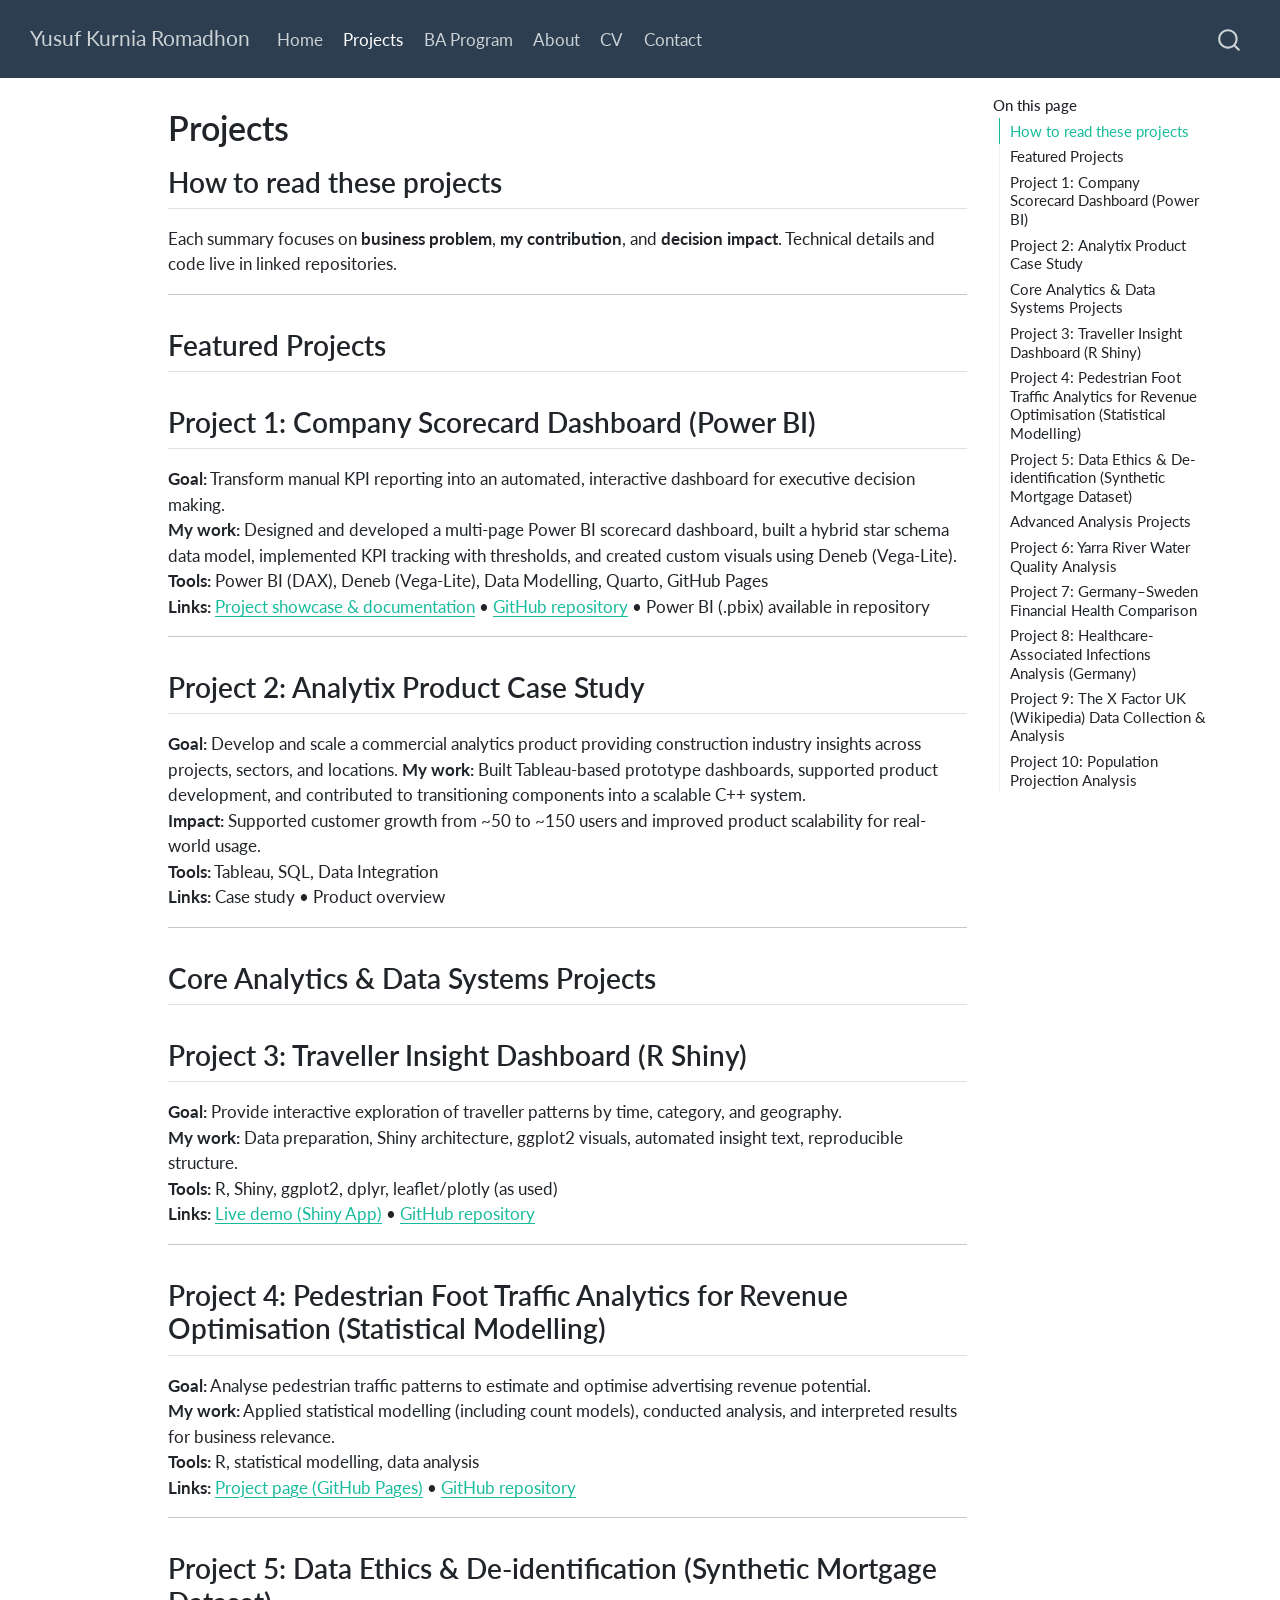
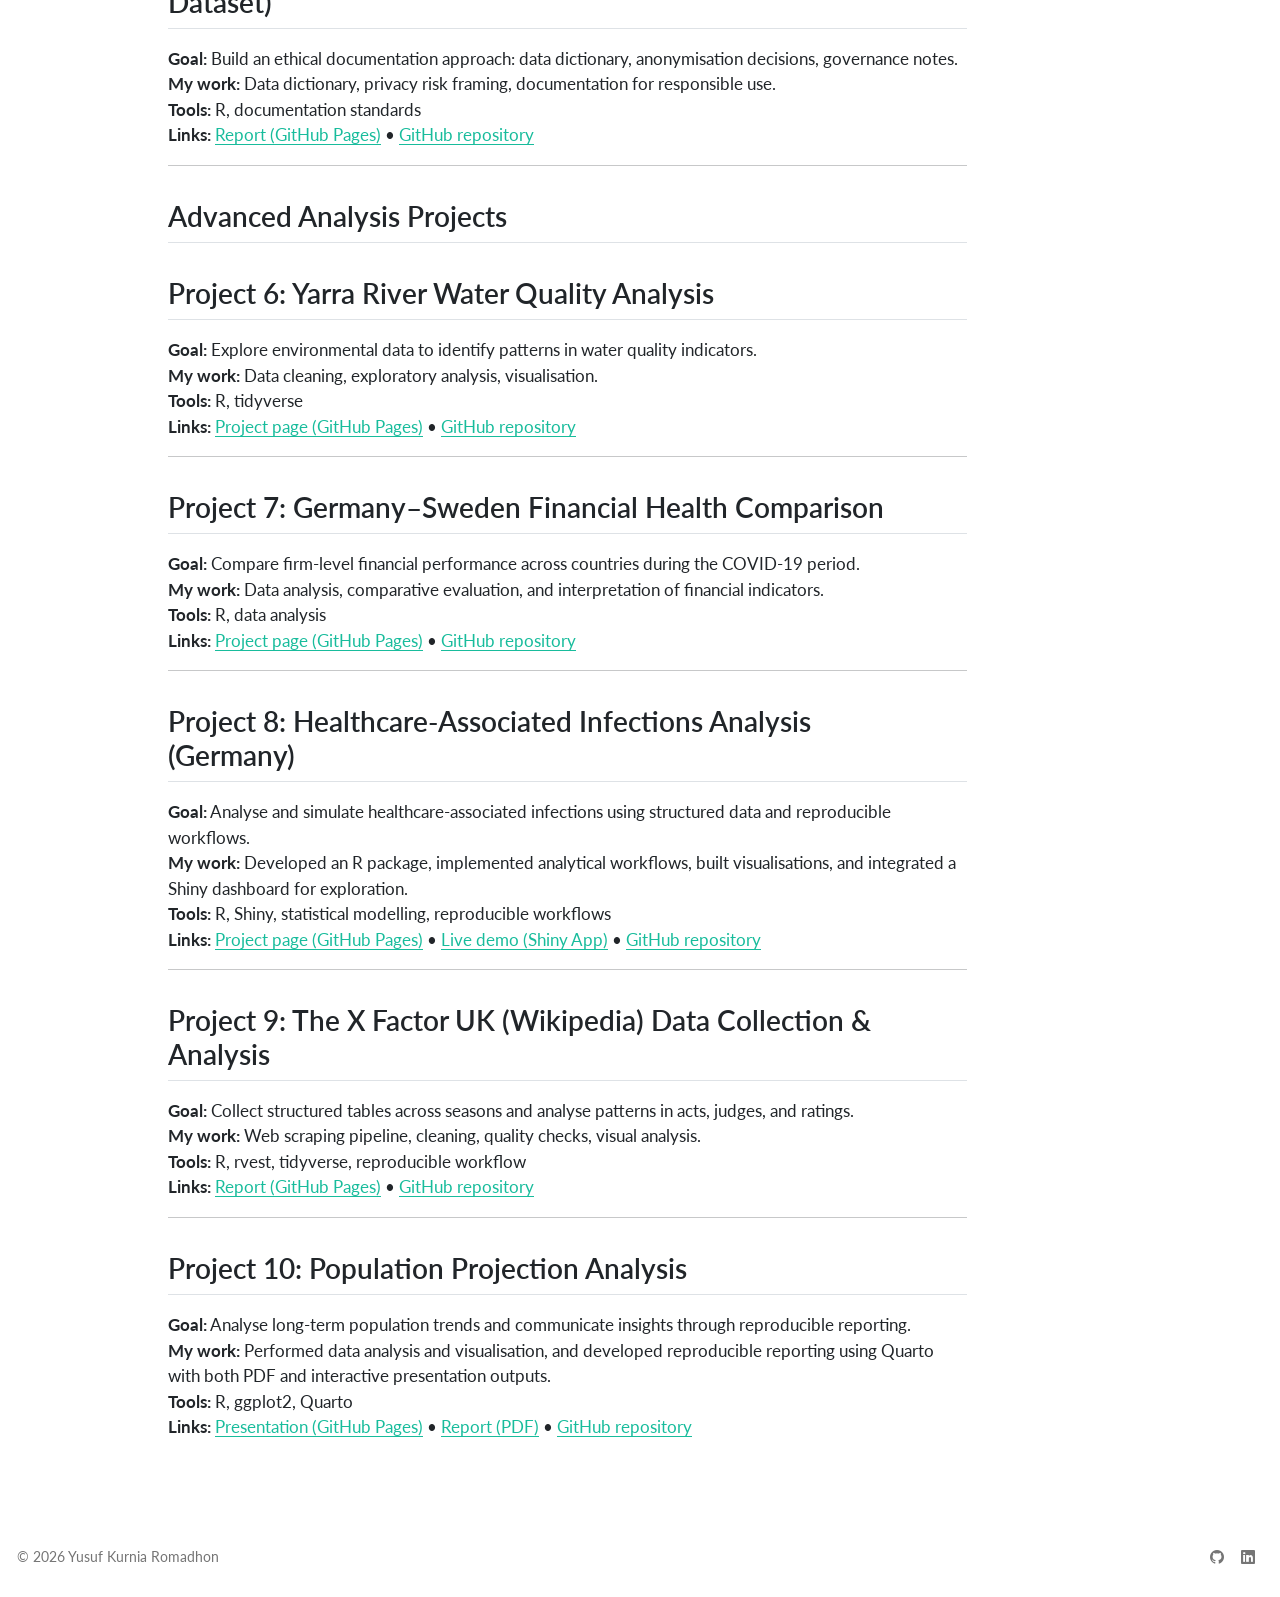
==== commit 2b0abd2d: "Add github repo and the live website for project 1" ====
--- a/docs/projects.html
+++ b/docs/projects.html
@@ -2,13 +2,16 @@
 <html xmlns="http://www.w3.org/1999/xhtml" lang="en" xml:lang="en"><head>
 
 <meta charset="utf-8">
-<meta name="generator" content="quarto-1.8.25">
+<meta name="generator" content="quarto-1.9.37">
 
 <meta name="viewport" content="width=device-width, initial-scale=1.0, user-scalable=yes">
 
 
 <title>Projects – Yusuf Kurnia Romadhon</title>
 <style>
+/* Default styles provided by pandoc.
+** See https://pandoc.org/MANUAL.html#variables-for-html for config info.
+*/
 code{white-space: pre-wrap;}
 span.smallcaps{font-variant: small-caps;}
 div.columns{display: flex; gap: min(4vw, 1.5em);}
@@ -32,15 +35,14 @@
 <meta name="quarto:offset" content="./">
 <script src="site_libs/quarto-html/quarto.js" type="module"></script>
 <script src="site_libs/quarto-html/tabsets/tabsets.js" type="module"></script>
-<script src="site_libs/quarto-html/axe/axe-check.js" type="module"></script>
 <script src="site_libs/quarto-html/popper.min.js"></script>
 <script src="site_libs/quarto-html/tippy.umd.min.js"></script>
 <script src="site_libs/quarto-html/anchor.min.js"></script>
 <link href="site_libs/quarto-html/tippy.css" rel="stylesheet">
-<link href="site_libs/quarto-html/quarto-syntax-highlighting-7b89279ff1a6dce999919e0e67d4d9ec.css" rel="stylesheet" id="quarto-text-highlighting-styles">
+<link href="site_libs/quarto-html/quarto-syntax-highlighting-7f8f88aac4f3542376d5c11b86a4c14d.css" rel="stylesheet" id="quarto-text-highlighting-styles">
 <script src="site_libs/bootstrap/bootstrap.min.js"></script>
 <link href="site_libs/bootstrap/bootstrap-icons.css" rel="stylesheet">
-<link href="site_libs/bootstrap/bootstrap-ffa9a6279353761231ec249df0a7fdd3.min.css" rel="stylesheet" append-hash="true" id="quarto-bootstrap" data-mode="light">
+<link href="site_libs/bootstrap/bootstrap-6b423f165eeea3787de40cb4f8e821c3.min.css" rel="stylesheet" append-hash="true" id="quarto-bootstrap" data-mode="light">
 <script id="quarto-search-options" type="application/json">{
   "location": "navbar",
   "copy-button": false,
@@ -80,8 +82,6 @@
     <nav class="navbar navbar-expand-lg " data-bs-theme="dark">
       <div class="navbar-container container-fluid">
       <div class="navbar-brand-container mx-auto">
-    <a href="./index.html" class="navbar-brand navbar-brand-logo">
-    </a>
     <a class="navbar-brand" href="./index.html">
     <span class="navbar-title">Yusuf Kurnia Romadhon</span>
     </a>
@@ -182,16 +182,14 @@
 <section id="project-1-company-scorecard-dashboard-power-bi" class="level2">
 <h2 class="anchored" data-anchor-id="project-1-company-scorecard-dashboard-power-bi">Project 1: Company Scorecard Dashboard (Power BI)</h2>
 <p><strong>Goal:</strong> Transform manual KPI reporting into an automated, interactive dashboard for executive decision making.<br>
-<strong>My work:</strong> Designed and developed Power BI dashboards, built data models, automated reporting workflows, and aligned KPIs with business needs.<br>
-<strong>Impact:</strong> Reduced manual reporting effort, improved data reliability, and enabled faster, data-driven decision making across business units.<br>
-<strong>Tools:</strong> Power BI, SQL, Data Modelling<br>
-<strong>Links:</strong> Project summary • Screenshots</p>
+<strong>My work:</strong> Designed and developed a multi-page Power BI scorecard dashboard, built a hybrid star schema data model, implemented KPI tracking with thresholds, and created custom visuals using Deneb (Vega-Lite).<br>
+<strong>Tools:</strong> Power BI (DAX), Deneb (Vega-Lite), Data Modelling, Quarto, GitHub Pages<br>
+<strong>Links:</strong> <a href="https://yusufkurniar.github.io/scorecard-telecommunication-company/">Project showcase &amp; documentation</a> • <a href="https://github.com/yusufkurniar/scorecard-telecommunication-company">GitHub repository</a> • Power BI (.pbix) available in repository</p>
 <hr>
 </section>
 <section id="project-2-analytix-product-case-study" class="level2">
 <h2 class="anchored" data-anchor-id="project-2-analytix-product-case-study">Project 2: Analytix Product Case Study</h2>
-<p><strong>Goal:</strong> Develop and scale a commercial analytics product providing construction industry insights across projects, sectors, and locations.<br>
-<strong>My work:</strong> Built Tableau-based prototype dashboards, supported product development, and contributed to transitioning components into a scalable C++ system.<br>
+<p><strong>Goal:</strong> Develop and scale a commercial analytics product providing construction industry insights across projects, sectors, and locations. <strong>My work:</strong> Built Tableau-based prototype dashboards, supported product development, and contributed to transitioning components into a scalable C++ system.<br>
 <strong>Impact:</strong> Supported customer growth from ~50 to ~150 users and improved product scalability for real-world usage.<br>
 <strong>Tools:</strong> Tableau, SQL, Data Integration<br>
 <strong>Links:</strong> Case study • Product overview</p>
--- a/docs/site_libs/quarto-html/quarto-syntax-highlighting-7f8f88aac4f3542376d5c11b86a4c14d.css
+++ b/docs/site_libs/quarto-html/quarto-syntax-highlighting-7f8f88aac4f3542376d5c11b86a4c14d.css
@@ -0,0 +1,236 @@
+/* quarto syntax highlight colors */
+:root {
+  --quarto-hl-ot-color: #003B4F;
+  --quarto-hl-at-color: #657422;
+  --quarto-hl-ss-color: #20794D;
+  --quarto-hl-an-color: #5E5E5E;
+  --quarto-hl-fu-color: #4758AB;
+  --quarto-hl-st-color: #20794D;
+  --quarto-hl-cf-color: #003B4F;
+  --quarto-hl-op-color: #5E5E5E;
+  --quarto-hl-er-color: #AD0000;
+  --quarto-hl-bn-color: #AD0000;
+  --quarto-hl-al-color: #AD0000;
+  --quarto-hl-va-color: #111111;
+  --quarto-hl-bu-color: inherit;
+  --quarto-hl-ex-color: inherit;
+  --quarto-hl-pp-color: #AD0000;
+  --quarto-hl-in-color: #5E5E5E;
+  --quarto-hl-vs-color: #20794D;
+  --quarto-hl-wa-color: #5E5E5E;
+  --quarto-hl-do-color: #5E5E5E;
+  --quarto-hl-im-color: #00769E;
+  --quarto-hl-ch-color: #20794D;
+  --quarto-hl-dt-color: #AD0000;
+  --quarto-hl-fl-color: #AD0000;
+  --quarto-hl-co-color: #5E5E5E;
+  --quarto-hl-cv-color: #5E5E5E;
+  --quarto-hl-cn-color: #8f5902;
+  --quarto-hl-sc-color: #5E5E5E;
+  --quarto-hl-dv-color: #AD0000;
+  --quarto-hl-kw-color: #003B4F;
+}
+
+/* other quarto variables */
+:root {
+  --quarto-font-monospace: SFMono-Regular, Menlo, Monaco, Consolas, "Liberation Mono", "Courier New", monospace;
+}
+
+/* syntax highlight based on Pandoc's rules */
+pre > code.sourceCode > span {
+  color: #003B4F;
+}
+
+code.sourceCode > span {
+  color: #003B4F;
+}
+
+div.sourceCode,
+div.sourceCode pre.sourceCode {
+  color: #003B4F;
+}
+
+/* Normal */
+code span {
+  color: #003B4F;
+}
+
+/* Alert */
+code span.al {
+  color: #AD0000;
+  font-style: inherit;
+}
+
+/* Annotation */
+code span.an {
+  color: #5E5E5E;
+  font-style: inherit;
+}
+
+/* Attribute */
+code span.at {
+  color: #657422;
+  font-style: inherit;
+}
+
+/* BaseN */
+code span.bn {
+  color: #AD0000;
+  font-style: inherit;
+}
+
+/* BuiltIn */
+code span.bu {
+  font-style: inherit;
+}
+
+/* ControlFlow */
+code span.cf {
+  color: #003B4F;
+  font-weight: bold;
+  font-style: inherit;
+}
+
+/* Char */
+code span.ch {
+  color: #20794D;
+  font-style: inherit;
+}
+
+/* Constant */
+code span.cn {
+  color: #8f5902;
+  font-style: inherit;
+}
+
+/* Comment */
+code span.co {
+  color: #5E5E5E;
+  font-style: inherit;
+}
+
+/* CommentVar */
+code span.cv {
+  color: #5E5E5E;
+  font-style: italic;
+}
+
+/* Documentation */
+code span.do {
+  color: #5E5E5E;
+  font-style: italic;
+}
+
+/* DataType */
+code span.dt {
+  color: #AD0000;
+  font-style: inherit;
+}
+
+/* DecVal */
+code span.dv {
+  color: #AD0000;
+  font-style: inherit;
+}
+
+/* Error */
+code span.er {
+  color: #AD0000;
+  font-style: inherit;
+}
+
+/* Extension */
+code span.ex {
+  font-style: inherit;
+}
+
+/* Float */
+code span.fl {
+  color: #AD0000;
+  font-style: inherit;
+}
+
+/* Function */
+code span.fu {
+  color: #4758AB;
+  font-style: inherit;
+}
+
+/* Import */
+code span.im {
+  color: #00769E;
+  font-style: inherit;
+}
+
+/* Information */
+code span.in {
+  color: #5E5E5E;
+  font-style: inherit;
+}
+
+/* Keyword */
+code span.kw {
+  color: #003B4F;
+  font-weight: bold;
+  font-style: inherit;
+}
+
+/* Operator */
+code span.op {
+  color: #5E5E5E;
+  font-style: inherit;
+}
+
+/* Other */
+code span.ot {
+  color: #003B4F;
+  font-style: inherit;
+}
+
+/* Preprocessor */
+code span.pp {
+  color: #AD0000;
+  font-style: inherit;
+}
+
+/* SpecialChar */
+code span.sc {
+  color: #5E5E5E;
+  font-style: inherit;
+}
+
+/* SpecialString */
+code span.ss {
+  color: #20794D;
+  font-style: inherit;
+}
+
+/* String */
+code span.st {
+  color: #20794D;
+  font-style: inherit;
+}
+
+/* Variable */
+code span.va {
+  color: #111111;
+  font-style: inherit;
+}
+
+/* VerbatimString */
+code span.vs {
+  color: #20794D;
+  font-style: inherit;
+}
+
+/* Warning */
+code span.wa {
+  color: #5E5E5E;
+  font-style: italic;
+}
+
+.prevent-inlining {
+  content: "</";
+}
+
+/*# sourceMappingURL=789ad8cd35626ba772517505b42a116e.css.map */
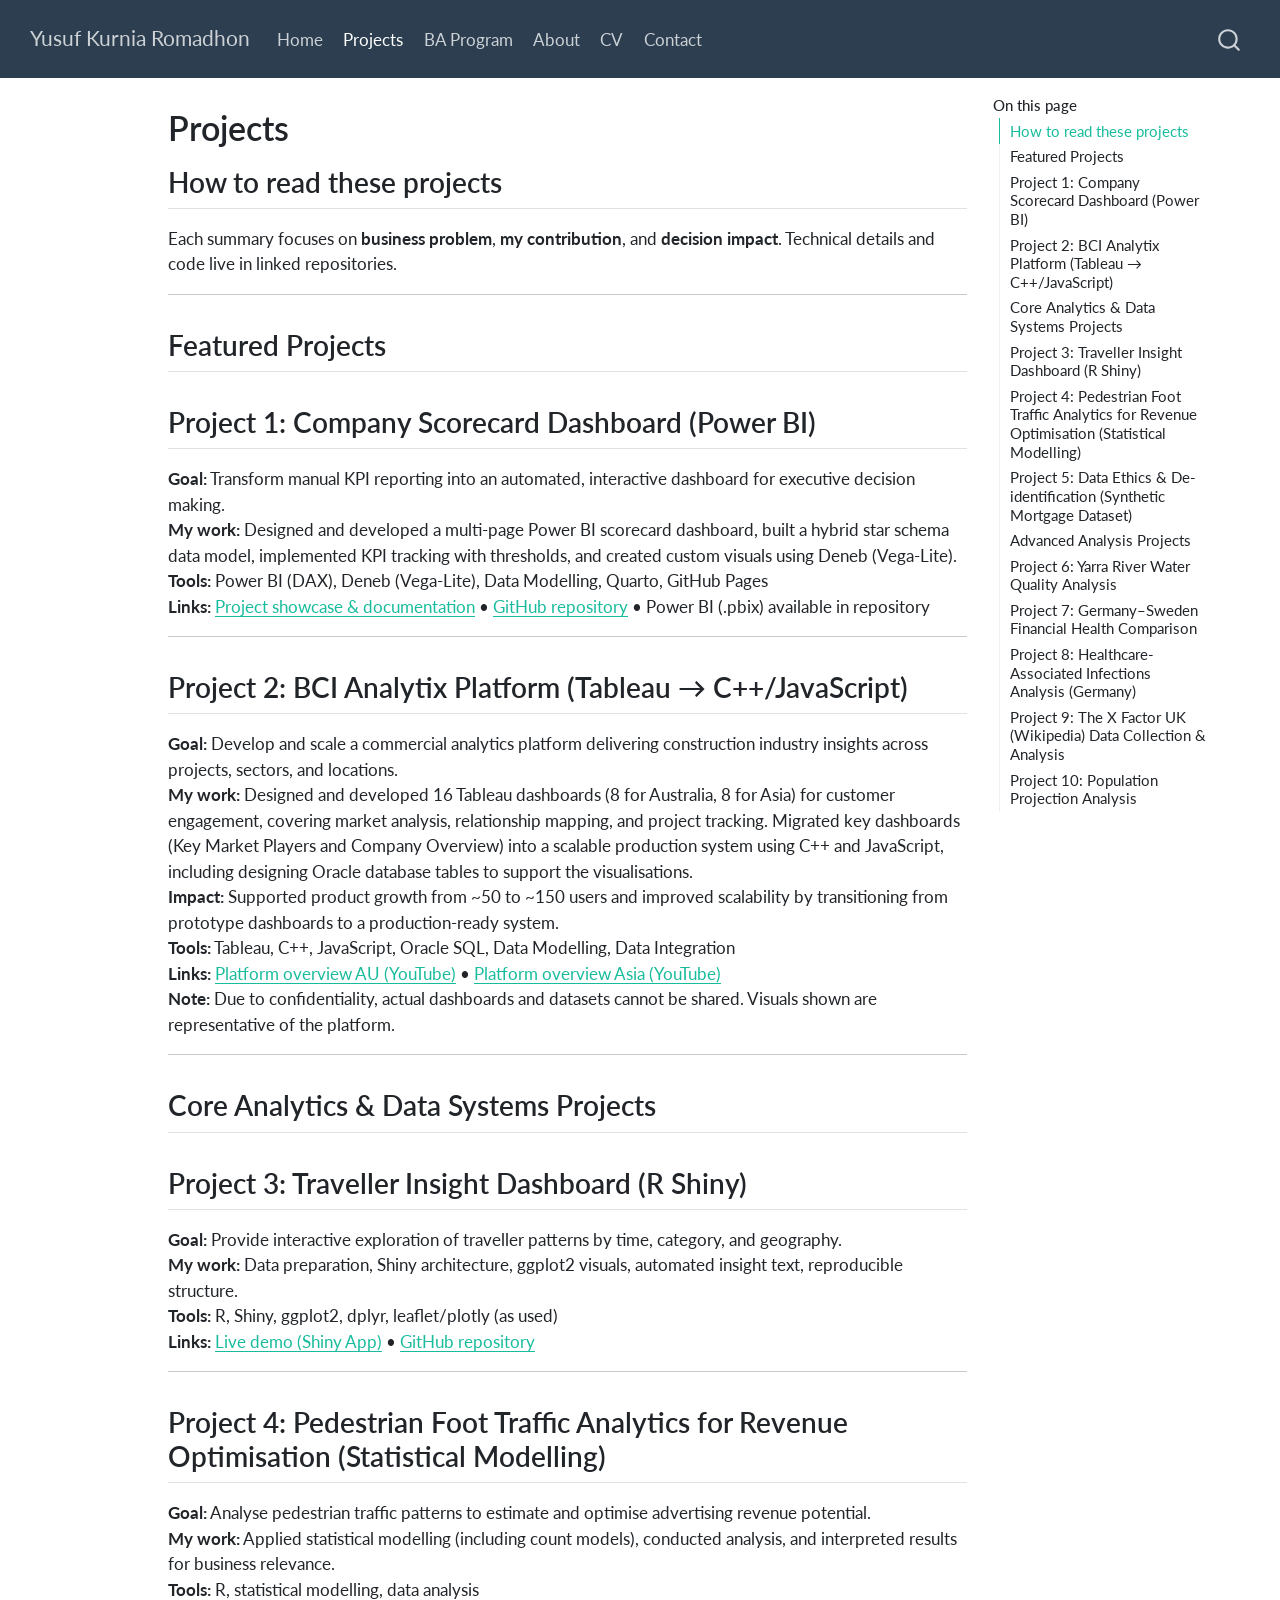
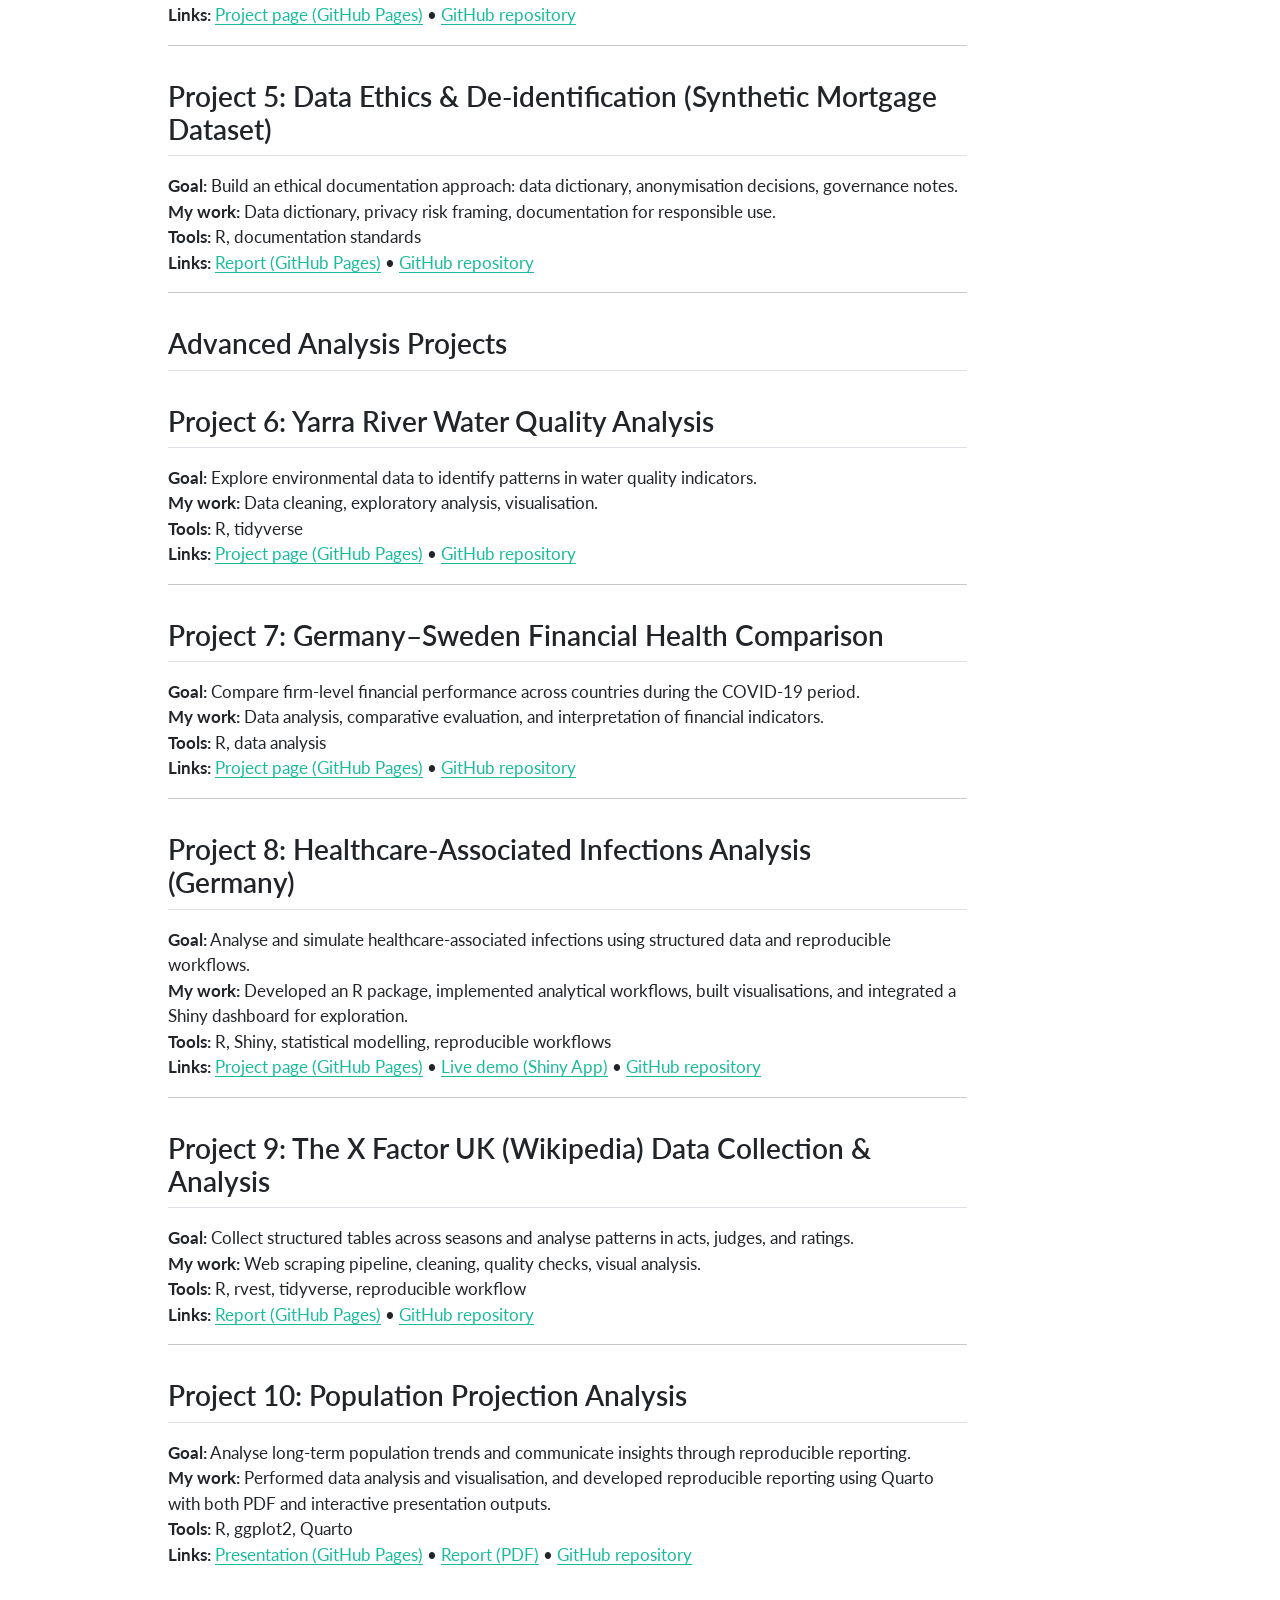
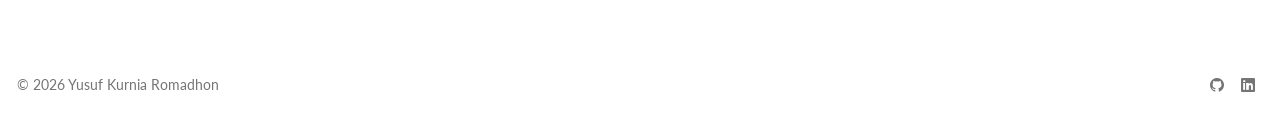
==== commit d5412f4e: "Update project information for Analytix experience" ====
--- a/docs/projects.html
+++ b/docs/projects.html
@@ -135,7 +135,7 @@
   <li><a href="#how-to-read-these-projects" id="toc-how-to-read-these-projects" class="nav-link active" data-scroll-target="#how-to-read-these-projects">How to read these projects</a></li>
   <li><a href="#featured-projects" id="toc-featured-projects" class="nav-link" data-scroll-target="#featured-projects">Featured Projects</a></li>
   <li><a href="#project-1-company-scorecard-dashboard-power-bi" id="toc-project-1-company-scorecard-dashboard-power-bi" class="nav-link" data-scroll-target="#project-1-company-scorecard-dashboard-power-bi">Project 1: Company Scorecard Dashboard (Power BI)</a></li>
-  <li><a href="#project-2-analytix-product-case-study" id="toc-project-2-analytix-product-case-study" class="nav-link" data-scroll-target="#project-2-analytix-product-case-study">Project 2: Analytix Product Case Study</a></li>
+  <li><a href="#project-2-bci-analytix-platform-tableau-cjavascript" id="toc-project-2-bci-analytix-platform-tableau-cjavascript" class="nav-link" data-scroll-target="#project-2-bci-analytix-platform-tableau-cjavascript">Project 2: BCI Analytix Platform (Tableau → C++/JavaScript)</a></li>
   <li><a href="#core-analytics-data-systems-projects" id="toc-core-analytics-data-systems-projects" class="nav-link" data-scroll-target="#core-analytics-data-systems-projects">Core Analytics &amp; Data Systems Projects</a></li>
   <li><a href="#project-3-traveller-insight-dashboard-r-shiny" id="toc-project-3-traveller-insight-dashboard-r-shiny" class="nav-link" data-scroll-target="#project-3-traveller-insight-dashboard-r-shiny">Project 3: Traveller Insight Dashboard (R Shiny)</a></li>
   <li><a href="#project-4-pedestrian-foot-traffic-analytics-for-revenue-optimisation-statistical-modelling" id="toc-project-4-pedestrian-foot-traffic-analytics-for-revenue-optimisation-statistical-modelling" class="nav-link" data-scroll-target="#project-4-pedestrian-foot-traffic-analytics-for-revenue-optimisation-statistical-modelling">Project 4: Pedestrian Foot Traffic Analytics for Revenue Optimisation (Statistical Modelling)</a></li>
@@ -187,12 +187,14 @@
 <strong>Links:</strong> <a href="https://yusufkurniar.github.io/scorecard-telecommunication-company/">Project showcase &amp; documentation</a> • <a href="https://github.com/yusufkurniar/scorecard-telecommunication-company">GitHub repository</a> • Power BI (.pbix) available in repository</p>
 <hr>
 </section>
-<section id="project-2-analytix-product-case-study" class="level2">
-<h2 class="anchored" data-anchor-id="project-2-analytix-product-case-study">Project 2: Analytix Product Case Study</h2>
-<p><strong>Goal:</strong> Develop and scale a commercial analytics product providing construction industry insights across projects, sectors, and locations. <strong>My work:</strong> Built Tableau-based prototype dashboards, supported product development, and contributed to transitioning components into a scalable C++ system.<br>
-<strong>Impact:</strong> Supported customer growth from ~50 to ~150 users and improved product scalability for real-world usage.<br>
-<strong>Tools:</strong> Tableau, SQL, Data Integration<br>
-<strong>Links:</strong> Case study • Product overview</p>
+<section id="project-2-bci-analytix-platform-tableau-cjavascript" class="level2">
+<h2 class="anchored" data-anchor-id="project-2-bci-analytix-platform-tableau-cjavascript">Project 2: BCI Analytix Platform (Tableau → C++/JavaScript)</h2>
+<p><strong>Goal:</strong> Develop and scale a commercial analytics platform delivering construction industry insights across projects, sectors, and locations.<br>
+<strong>My work:</strong> Designed and developed 16 Tableau dashboards (8 for Australia, 8 for Asia) for customer engagement, covering market analysis, relationship mapping, and project tracking. Migrated key dashboards (Key Market Players and Company Overview) into a scalable production system using C++ and JavaScript, including designing Oracle database tables to support the visualisations.<br>
+<strong>Impact:</strong> Supported product growth from ~50 to ~150 users and improved scalability by transitioning from prototype dashboards to a production-ready system.<br>
+<strong>Tools:</strong> Tableau, C++, JavaScript, Oracle SQL, Data Modelling, Data Integration<br>
+<strong>Links:</strong> <a href="https://youtu.be/bSUSiP9aFfQ?si=P5cgAWIkOUrje61Q">Platform overview AU (YouTube)</a> • <a href="https://youtu.be/mawJrpPSjXc?si=JrtbSBaU3PVCGR7y">Platform overview Asia (YouTube)</a><br>
+<strong>Note:</strong> Due to confidentiality, actual dashboards and datasets cannot be shared. Visuals shown are representative of the platform.</p>
 <hr>
 </section>
 <section id="core-analytics-data-systems-projects" class="level2">
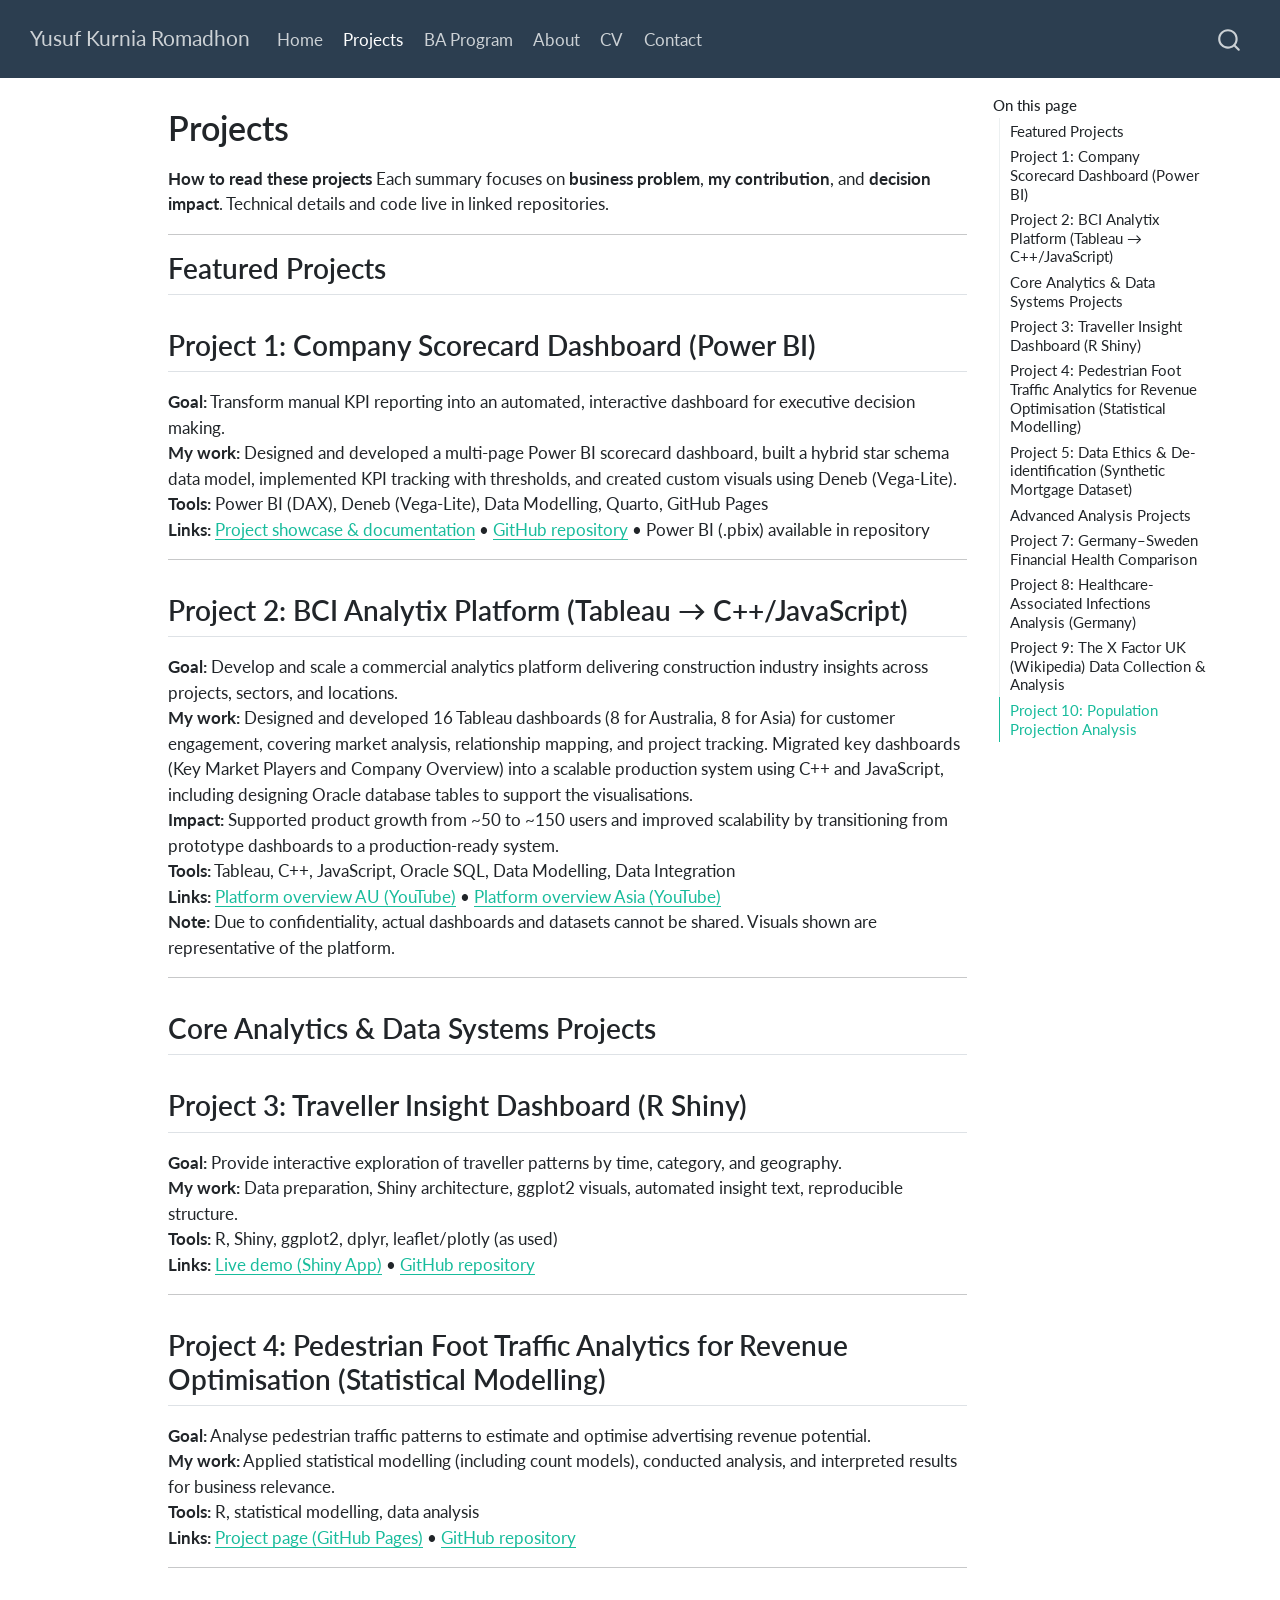
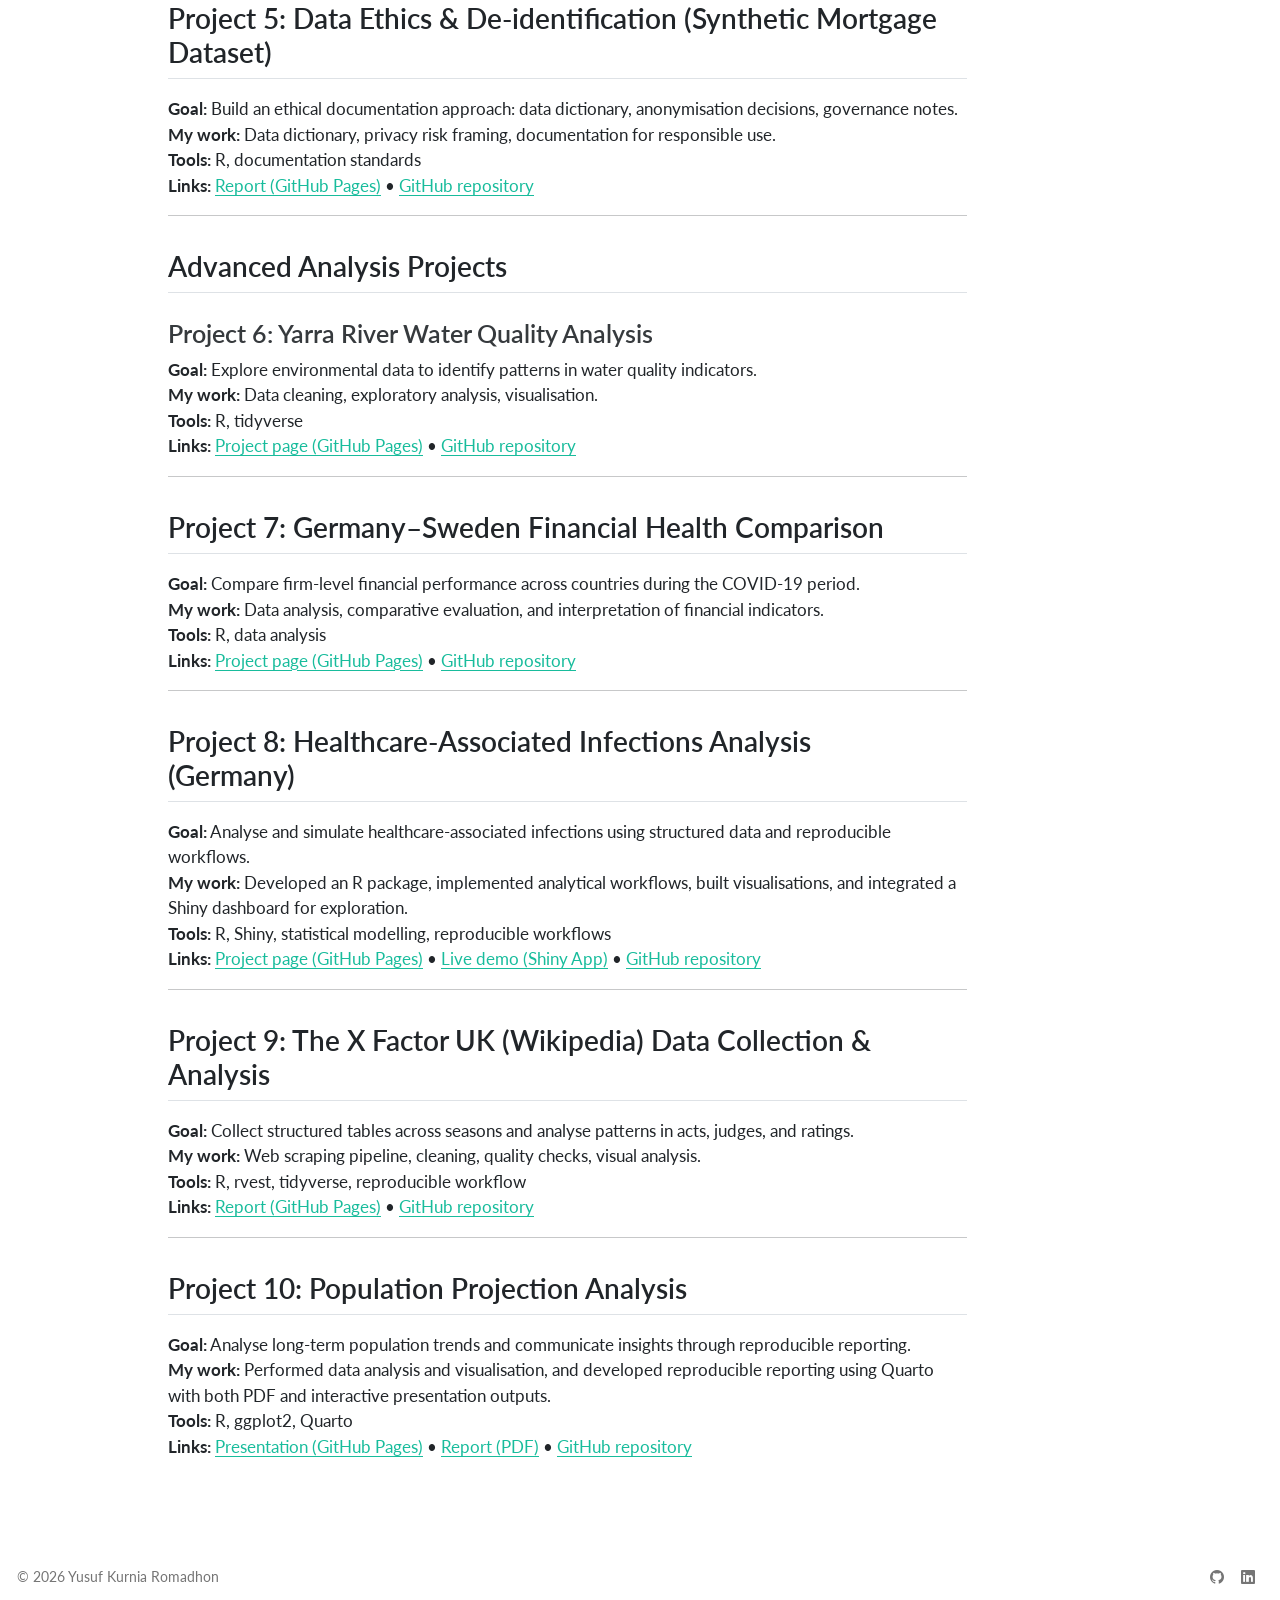
==== commit ac2b2726: "Update the heading in the project page" ====
--- a/docs/projects.html
+++ b/docs/projects.html
@@ -132,16 +132,17 @@
     <h2 id="toc-title">On this page</h2>
    
   <ul>
-  <li><a href="#how-to-read-these-projects" id="toc-how-to-read-these-projects" class="nav-link active" data-scroll-target="#how-to-read-these-projects">How to read these projects</a></li>
-  <li><a href="#featured-projects" id="toc-featured-projects" class="nav-link" data-scroll-target="#featured-projects">Featured Projects</a></li>
+  <li><a href="#featured-projects" id="toc-featured-projects" class="nav-link active" data-scroll-target="#featured-projects">Featured Projects</a></li>
   <li><a href="#project-1-company-scorecard-dashboard-power-bi" id="toc-project-1-company-scorecard-dashboard-power-bi" class="nav-link" data-scroll-target="#project-1-company-scorecard-dashboard-power-bi">Project 1: Company Scorecard Dashboard (Power BI)</a></li>
   <li><a href="#project-2-bci-analytix-platform-tableau-cjavascript" id="toc-project-2-bci-analytix-platform-tableau-cjavascript" class="nav-link" data-scroll-target="#project-2-bci-analytix-platform-tableau-cjavascript">Project 2: BCI Analytix Platform (Tableau → C++/JavaScript)</a></li>
   <li><a href="#core-analytics-data-systems-projects" id="toc-core-analytics-data-systems-projects" class="nav-link" data-scroll-target="#core-analytics-data-systems-projects">Core Analytics &amp; Data Systems Projects</a></li>
   <li><a href="#project-3-traveller-insight-dashboard-r-shiny" id="toc-project-3-traveller-insight-dashboard-r-shiny" class="nav-link" data-scroll-target="#project-3-traveller-insight-dashboard-r-shiny">Project 3: Traveller Insight Dashboard (R Shiny)</a></li>
   <li><a href="#project-4-pedestrian-foot-traffic-analytics-for-revenue-optimisation-statistical-modelling" id="toc-project-4-pedestrian-foot-traffic-analytics-for-revenue-optimisation-statistical-modelling" class="nav-link" data-scroll-target="#project-4-pedestrian-foot-traffic-analytics-for-revenue-optimisation-statistical-modelling">Project 4: Pedestrian Foot Traffic Analytics for Revenue Optimisation (Statistical Modelling)</a></li>
   <li><a href="#project-5-data-ethics-de-identification-synthetic-mortgage-dataset" id="toc-project-5-data-ethics-de-identification-synthetic-mortgage-dataset" class="nav-link" data-scroll-target="#project-5-data-ethics-de-identification-synthetic-mortgage-dataset">Project 5: Data Ethics &amp; De-identification (Synthetic Mortgage Dataset)</a></li>
-  <li><a href="#advanced-analysis-projects" id="toc-advanced-analysis-projects" class="nav-link" data-scroll-target="#advanced-analysis-projects">Advanced Analysis Projects</a></li>
+  <li><a href="#advanced-analysis-projects" id="toc-advanced-analysis-projects" class="nav-link" data-scroll-target="#advanced-analysis-projects">Advanced Analysis Projects</a>
+  <ul class="collapse">
   <li><a href="#project-6-yarra-river-water-quality-analysis" id="toc-project-6-yarra-river-water-quality-analysis" class="nav-link" data-scroll-target="#project-6-yarra-river-water-quality-analysis">Project 6: Yarra River Water Quality Analysis</a></li>
+  </ul></li>
   <li><a href="#project-7-germanysweden-financial-health-comparison" id="toc-project-7-germanysweden-financial-health-comparison" class="nav-link" data-scroll-target="#project-7-germanysweden-financial-health-comparison">Project 7: Germany–Sweden Financial Health Comparison</a></li>
   <li><a href="#project-8-healthcare-associated-infections-analysis-germany" id="toc-project-8-healthcare-associated-infections-analysis-germany" class="nav-link" data-scroll-target="#project-8-healthcare-associated-infections-analysis-germany">Project 8: Healthcare-Associated Infections Analysis (Germany)</a></li>
   <li><a href="#project-9-the-x-factor-uk-wikipedia-data-collection-analysis" id="toc-project-9-the-x-factor-uk-wikipedia-data-collection-analysis" class="nav-link" data-scroll-target="#project-9-the-x-factor-uk-wikipedia-data-collection-analysis">Project 9: The X Factor UK (Wikipedia) Data Collection &amp; Analysis</a></li>
@@ -171,11 +172,8 @@
 </header>
 
 
-<section id="how-to-read-these-projects" class="level2">
-<h2 class="anchored" data-anchor-id="how-to-read-these-projects">How to read these projects</h2>
-<p>Each summary focuses on <strong>business problem</strong>, <strong>my contribution</strong>, and <strong>decision impact</strong>. Technical details and code live in linked repositories.</p>
-<hr>
-</section>
+<p><strong>How to read these projects</strong> Each summary focuses on <strong>business problem</strong>, <strong>my contribution</strong>, and <strong>decision impact</strong>. Technical details and code live in linked repositories.</p>
+<hr>
 <section id="featured-projects" class="level2">
 <h2 class="anchored" data-anchor-id="featured-projects">Featured Projects</h2>
 </section>
@@ -226,14 +224,14 @@
 </section>
 <section id="advanced-analysis-projects" class="level2">
 <h2 class="anchored" data-anchor-id="advanced-analysis-projects">Advanced Analysis Projects</h2>
-</section>
-<section id="project-6-yarra-river-water-quality-analysis" class="level2">
-<h2 class="anchored" data-anchor-id="project-6-yarra-river-water-quality-analysis">Project 6: Yarra River Water Quality Analysis</h2>
+<section id="project-6-yarra-river-water-quality-analysis" class="level3">
+<h3 class="anchored" data-anchor-id="project-6-yarra-river-water-quality-analysis">Project 6: Yarra River Water Quality Analysis</h3>
 <p><strong>Goal:</strong> Explore environmental data to identify patterns in water quality indicators.<br>
 <strong>My work:</strong> Data cleaning, exploratory analysis, visualisation.<br>
 <strong>Tools:</strong> R, tidyverse<br>
 <strong>Links:</strong> <a href="https://yusufkurniar.github.io/yarra-river-water-quality-analysis/">Project page (GitHub Pages)</a> • <a href="https://github.com/yusufkurniar/yarra-river-water-quality-analysis">GitHub repository</a></p>
 <hr>
+</section>
 </section>
 <section id="project-7-germanysweden-financial-health-comparison" class="level2">
 <h2 class="anchored" data-anchor-id="project-7-germanysweden-financial-health-comparison">Project 7: Germany–Sweden Financial Health Comparison</h2>
